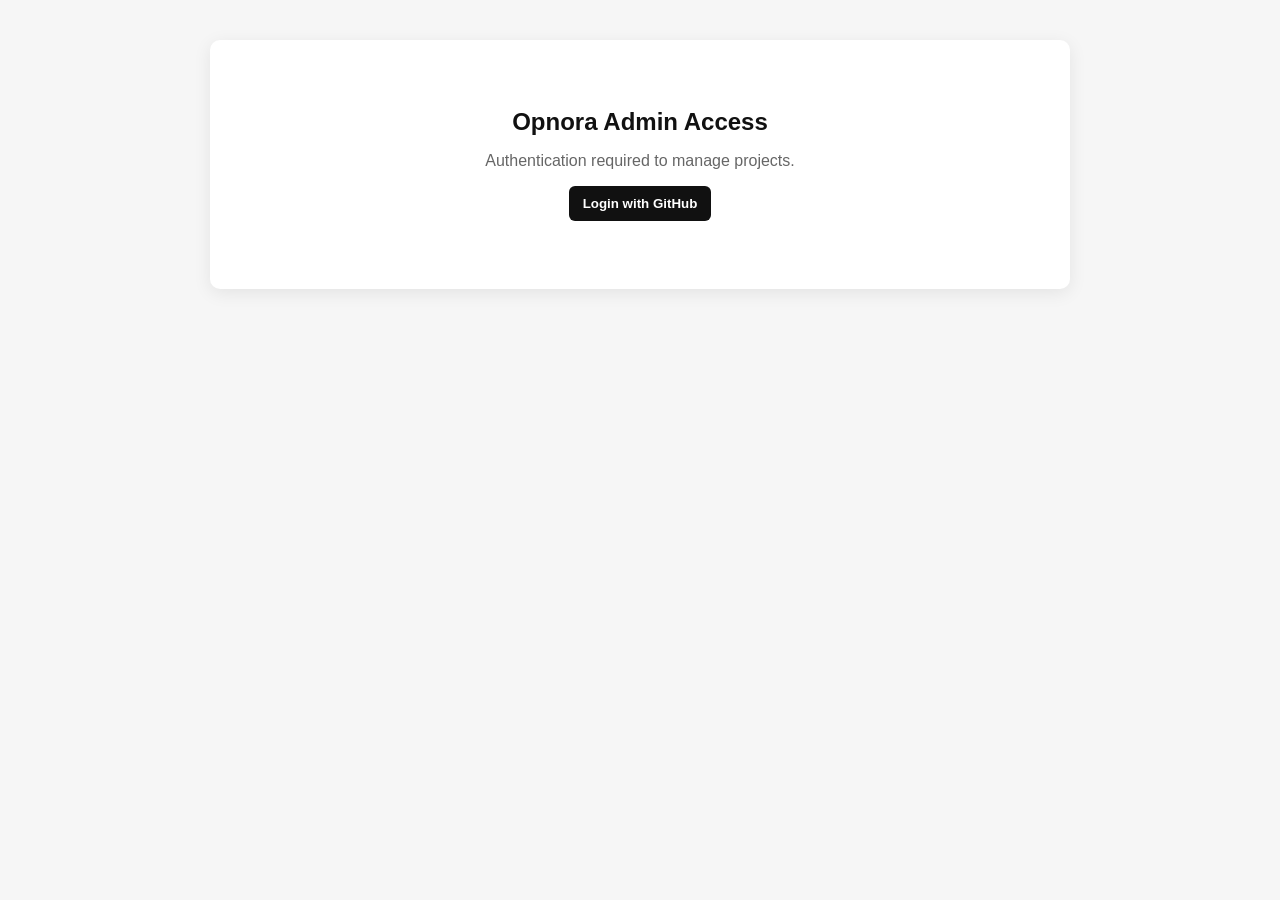
==== admin/index.html @ 0315275f "Update index.html" ====
<!DOCTYPE html>
<html lang="en">
<head>
  <meta charset="UTF-8" />
  <meta name="viewport" content="width=device-width, initial-scale=1.0" />
  <title>Opnora Admin Panel</title>
  <style>
    :root {
      --primary: #111;
      --bg: #f6f6f6;
      --card: #ffffff;
      --border: #dddddd;
      --muted: #666666;
      --danger: #dc3545;
      --secondary: #555555;
    }

    * { box-sizing: border-box; }

    body {
      margin: 0;
      font-family: -apple-system, BlinkMacSystemFont, "Segoe UI", Roboto, Helvetica, Arial, sans-serif;
      background: var(--bg);
      color: #111;
    }

    .container {
      max-width: 860px;
      margin: 40px auto;
      padding: 20px;
      background: var(--card);
      border-radius: 10px;
      box-shadow: 0 4px 18px rgba(0, 0, 0, 0.08);
    }

    h1 {
      margin: 0 0 16px;
      font-size: 24px;
    }

    p {
      color: var(--muted);
    }

    .header-row {
      display: flex;
      justify-content: space-between;
      align-items: center;
      gap: 12px;
      flex-wrap: wrap;
      margin-bottom: 20px;
    }

    .actions {
      display: flex;
      gap: 10px;
      flex-wrap: wrap;
    }

    .btn {
      border: none;
      border-radius: 6px;
      padding: 10px 14px;
      cursor: pointer;
      font-weight: 600;
      background: var(--primary);
      color: #fff;
    }

    .btn:hover {
      opacity: 0.92;
    }

    .btn:disabled {
      opacity: 0.7;
      cursor: not-allowed;
    }

    .btn-danger {
      background: var(--danger);
    }

    .btn-secondary {
      background: var(--secondary);
    }

    .card {
      border: 1px solid var(--border);
      border-radius: 8px;
      padding: 15px;
      display: flex;
      gap: 16px;
      align-items: center;
      margin-bottom: 14px;
      background: #fff;
    }

    .card img {
      width: 110px;
      height: 110px;
      object-fit: cover;
      border-radius: 6px;
      border: 1px solid var(--border);
      background: #fafafa;
    }

    .card-body {
      flex: 1;
      min-width: 0;
    }

    .card-body h3 {
      margin: 0 0 6px;
      font-size: 18px;
    }

    .card-body p {
      margin: 0 0 10px;
      font-size: 14px;
      line-height: 1.5;
    }

    .card-body a {
      font-size: 13px;
      color: #0b57d0;
      word-break: break-all;
    }

    .card-actions {
      display: flex;
      flex-direction: column;
      gap: 8px;
    }

    .center-box {
      text-align: center;
      padding: 48px 0;
    }

    .status {
      margin: 16px 0;
      color: var(--muted);
      font-size: 14px;
    }

    .empty {
      border: 1px dashed var(--border);
      border-radius: 8px;
      padding: 24px;
      text-align: center;
      color: var(--muted);
    }

    .modal {
      display: none;
      position: fixed;
      inset: 0;
      background: rgba(0,0,0,0.45);
      justify-content: center;
      align-items: center;
      padding: 16px;
    }

    .modal-content {
      width: 100%;
      max-width: 460px;
      background: #fff;
      border-radius: 10px;
      padding: 20px;
      box-shadow: 0 10px 30px rgba(0,0,0,0.16);
      max-height: 90vh;
      overflow: auto;
    }

    .modal-content h2 {
      margin-top: 0;
      margin-bottom: 16px;
      font-size: 20px;
    }

    .form-group {
      margin-bottom: 14px;
    }

    .form-group label {
      display: block;
      margin-bottom: 6px;
      font-size: 14px;
      font-weight: 600;
    }

    .form-group input,
    .form-group textarea {
      width: 100%;
      padding: 10px 12px;
      border: 1px solid var(--border);
      border-radius: 6px;
      font: inherit;
    }

    .form-group small {
      display: block;
      margin-top: 6px;
      color: var(--muted);
    }

    .modal-footer {
      display: flex;
      justify-content: flex-end;
      gap: 10px;
      margin-top: 18px;
    }

    @media (max-width: 700px) {
      .card {
        flex-direction: column;
        align-items: stretch;
      }

      .card img {
        width: 100%;
        height: 190px;
      }

      .card-actions {
        flex-direction: row;
      }
    }
  </style>
</head>
<body>
  <div class="container">
    <div id="loading-state" class="center-box">Checking authorization...</div>

    <div id="login-view" class="center-box" style="display:none;">
      <h1>Opnora Admin Access</h1>
      <p>Authentication required to manage projects.</p>
      <button class="btn" onclick="login()">Login with GitHub</button>
    </div>

    <div id="dashboard-view" style="display:none;">
      <div class="header-row">
        <div>
          <h1>Manage Projects</h1>
          <p style="margin:0;">Secure admin panel connected to GitHub.</p>
        </div>
        <div class="actions">
          <button class="btn" onclick="openModal()">+ Add Project</button>
          <button class="btn btn-secondary" onclick="logout()">Logout</button>
        </div>
      </div>

      <div id="loading" class="status" style="display:none;">Processing... Please wait.</div>
      <div id="projects-list"></div>
    </div>
  </div>

  <div class="modal" id="project-modal">
    <div class="modal-content">
      <h2 id="modal-title">Add Project</h2>
      <input type="hidden" id="edit-index" value="-1" />
      <input type="hidden" id="existing-image" value="" />

      <div class="form-group">
        <label for="p-title">Title</label>
        <input type="text" id="p-title" required />
      </div>

      <div class="form-group">
        <label for="p-desc">Description</label>
        <textarea id="p-desc" rows="3" required></textarea>
      </div>

      <div class="form-group">
        <label for="p-link">Link (URL)</label>
        <input type="url" id="p-link" required />
      </div>

      <div class="form-group">
        <label for="p-button">Button Text</label>
        <input type="text" id="p-button" value="Visit Website" required />
      </div>

      <div class="form-group">
        <label for="p-image">Image Upload</label>
        <input type="file" id="p-image" accept="image/jpeg,image/png,image/webp,image/gif" />
        <small>Max 5MB. Leave empty to keep existing image when editing.</small>
      </div>

      <div class="modal-footer">
        <button class="btn btn-secondary" type="button" onclick="closeModal()">Cancel</button>
        <button class="btn" id="save-btn" type="button" onclick="saveProject()">Save Project</button>
      </div>
    </div>
  </div>

  <script>
    const WORKER_URL = "https://opnora-admin-api.manishhaatwa.workers.dev";
    let projects = [];

    function getToken() {
      const hashParams = new URLSearchParams(window.location.hash.slice(1));
      const tokenFromHash = hashParams.get("token");

      if (tokenFromHash) {
        sessionStorage.setItem("opnora_token", tokenFromHash);
        history.replaceState(null, "", window.location.pathname);
        return tokenFromHash;
      }

      return sessionStorage.getItem("opnora_token");
    }

    function clearToken() {
      sessionStorage.removeItem("opnora_token");
    }

    function showLoginView() {
      document.getElementById("loading-state").style.display = "none";
      document.getElementById("dashboard-view").style.display = "none";
      document.getElementById("login-view").style.display = "block";
    }

    function showDashboardView() {
      document.getElementById("loading-state").style.display = "none";
      document.getElementById("login-view").style.display = "none";
      document.getElementById("dashboard-view").style.display = "block";
    }

    function showLoading(show) {
      document.getElementById("loading").style.display = show ? "block" : "none";
      const list = document.getElementById("projects-list");
      list.style.opacity = show ? "0.55" : "1";
      list.style.pointerEvents = show ? "none" : "auto";
    }

    async function secureFetch(endpoint, options = {}) {
      const token = getToken();
      const headers = { ...(options.headers || {}) };

      if (!(options.body instanceof FormData)) {
        headers["Content-Type"] = "application/json";
      }

      if (token) {
        headers["Authorization"] = `Bearer ${token}`;
      }

      const response = await fetch(`${WORKER_URL}${endpoint}`, {
        ...options,
        headers
      });

      if (response.status === 401 || response.status === 403) {
        clearToken();
        showLoginView();
        throw new Error("Unauthorized");
      }

      return response;
    }

    async function checkAuth() {
      try {
        const token = getToken();
        if (!token) {
          showLoginView();
          return;
        }

        const res = await secureFetch("/api/check-auth");
        if (!res.ok) throw new Error("Auth check failed");

        showDashboardView();
        await loadProjects();
      } catch {
        showLoginView();
      }
    }

    function login() {
      window.location.href = `${WORKER_URL}/auth/login`;
    }

    function logout() {
      clearToken();
      window.location.reload();
    }

    async function loadProjects() {
      showLoading(true);
      try {
        const res = await secureFetch("/api/projects");
        if (!res.ok) throw new Error("Failed to load projects");
        projects = await res.json();
        renderProjects();
      } catch (err) {
        if (err.message !== "Unauthorized") {
          alert("Failed to load projects.");
        }
      } finally {
        showLoading(false);
      }
    }

    function renderProjects() {
      const list = document.getElementById("projects-list");

      if (!Array.isArray(projects) || projects.length === 0) {
        list.innerHTML = `<div class="empty">No projects found. Add your first project.</div>`;
        return;
      }

      list.innerHTML = projects.map((p, index) => `
        <div class="card">
          <img
            src="../${p.image || ''}"
            alt="${escapeHtml(p.title || 'Project image')}"
            onerror="this.src='https://via.placeholder.com/300x190?text=No+Image'"
          />
          <div class="card-body">
            <h3>${escapeHtml(p.title || "")}</h3>
            <p>${escapeHtml(p.description || "")}</p>
            <a href="${escapeAttribute(p.link || "#")}" target="_blank" rel="noopener noreferrer">${escapeHtml(p.link || "")}</a>
          </div>
          <div class="card-actions">
            <button class="btn" type="button" onclick="openModal(${index})">Edit</button>
            <button class="btn btn-danger" type="button" onclick="deleteProject(${index})">Delete</button>
          </div>
        </div>
      `).join("");
    }

    function openModal(index = -1) {
      document.getElementById("edit-index").value = index;
      document.getElementById("modal-title").innerText = index === -1 ? "Add Project" : "Edit Project";

      if (index > -1) {
        const p = projects[index];
        document.getElementById("p-title").value = p.title || "";
        document.getElementById("p-desc").value = p.description || "";
        document.getElementById("p-link").value = p.link || "";
        document.getElementById("p-button").value = p.button || "Visit Website";
        document.getElementById("existing-image").value = p.image || "";
      } else {
        document.getElementById("p-title").value = "";
        document.getElementById("p-desc").value = "";
        document.getElementById("p-link").value = "";
        document.getElementById("p-button").value = "Visit Website";
        document.getElementById("existing-image").value = "";
      }

      document.getElementById("p-image").value = "";
      document.getElementById("project-modal").style.display = "flex";
    }

    function closeModal() {
      document.getElementById("project-modal").style.display = "none";
    }

    async function saveProject() {
      const btn = document.getElementById("save-btn");
      btn.disabled = true;
      btn.innerText = "Saving...";

      try {
        const index = parseInt(document.getElementById("edit-index").value, 10);
        const title = document.getElementById("p-title").value.trim();
        const description = document.getElementById("p-desc").value.trim();
        const link = document.getElementById("p-link").value.trim();
        const button = document.getElementById("p-button").value.trim();
        const imageFile = document.getElementById("p-image").files[0];
        let finalImagePath = document.getElementById("existing-image").value.trim();

        if (!title || !description || !link || !button) {
          alert("Please fill all required fields.");
          return;
        }

        if (imageFile) {
          if (imageFile.size > 5 * 1024 * 1024) {
            alert("Image size must be less than 5MB.");
            return;
          }

          finalImagePath = await uploadImage(imageFile);
          if (!finalImagePath) {
            return;
          }
        }

        const projectData = {
          title,
          description,
          image: finalImagePath,
          link,
          button
        };

        if (index > -1) {
          projects[index] = projectData;
        } else {
          projects.push(projectData);
        }

        await syncToGitHub();
        closeModal();
      } catch (err) {
        if (err.message !== "Unauthorized") {
          alert("Failed to save project.");
        }
      } finally {
        btn.disabled = false;
        btn.innerText = "Save Project";
      }
    }

    async function deleteProject(index) {
      if (!confirm("Are you sure you want to delete this project?")) return;

      try {
        projects.splice(index, 1);
        await syncToGitHub();
      } catch (err) {
        if (err.message !== "Unauthorized") {
          alert("Failed to delete project.");
        }
      }
    }

    async function uploadImage(file) {
      return new Promise((resolve) => {
        const reader = new FileReader();

        reader.onload = async (e) => {
          const base64String = e.target.result.split(",")[1];
          const safeFilename = `${Date.now()}_${file.name.replace(/[^a-zA-Z0-9._-]/g, "")}`;

          try {
            const res = await secureFetch("/api/upload", {
              method: "POST",
              body: JSON.stringify({
                filename: safeFilename,
                base64content: base64String
              })
            });

            const data = await res.json();

            if (data.success) {
              resolve(data.path);
            } else {
              alert("Image upload failed: " + (data.error || "Unknown error"));
              resolve(null);
            }
          } catch {
            alert("Image upload failed.");
            resolve(null);
          }
        };

        reader.onerror = () => {
          alert("Could not read the image file.");
          resolve(null);
        };

        reader.readAsDataURL(file);
      });
    }

    async function syncToGitHub() {
      showLoading(true);

      try {
        const res = await secureFetch("/api/projects", {
          method: "POST",
          body: JSON.stringify(projects)
        });

        const data = await res.json();

        if (!res.ok || !data.success) {
          throw new Error(data.error || "Failed to sync projects");
        }

        renderProjects();
      } finally {
        showLoading(false);
      }
    }

    function escapeHtml(value) {
      return String(value)
        .replaceAll("&", "&amp;")
        .replaceAll("<", "&lt;")
        .replaceAll(">", "&gt;")
        .replaceAll('"', "&quot;")
        .replaceAll("'", "&#39;");
    }

    function escapeAttribute(value) {
      return String(value).replaceAll('"', "&quot;");
    }

    document.getElementById("project-modal").addEventListener("click", (e) => {
      if (e.target.id === "project-modal") {
        closeModal();
      }
    });

    window.addEventListener("load", checkAuth);
  </script>
</body>
</html>
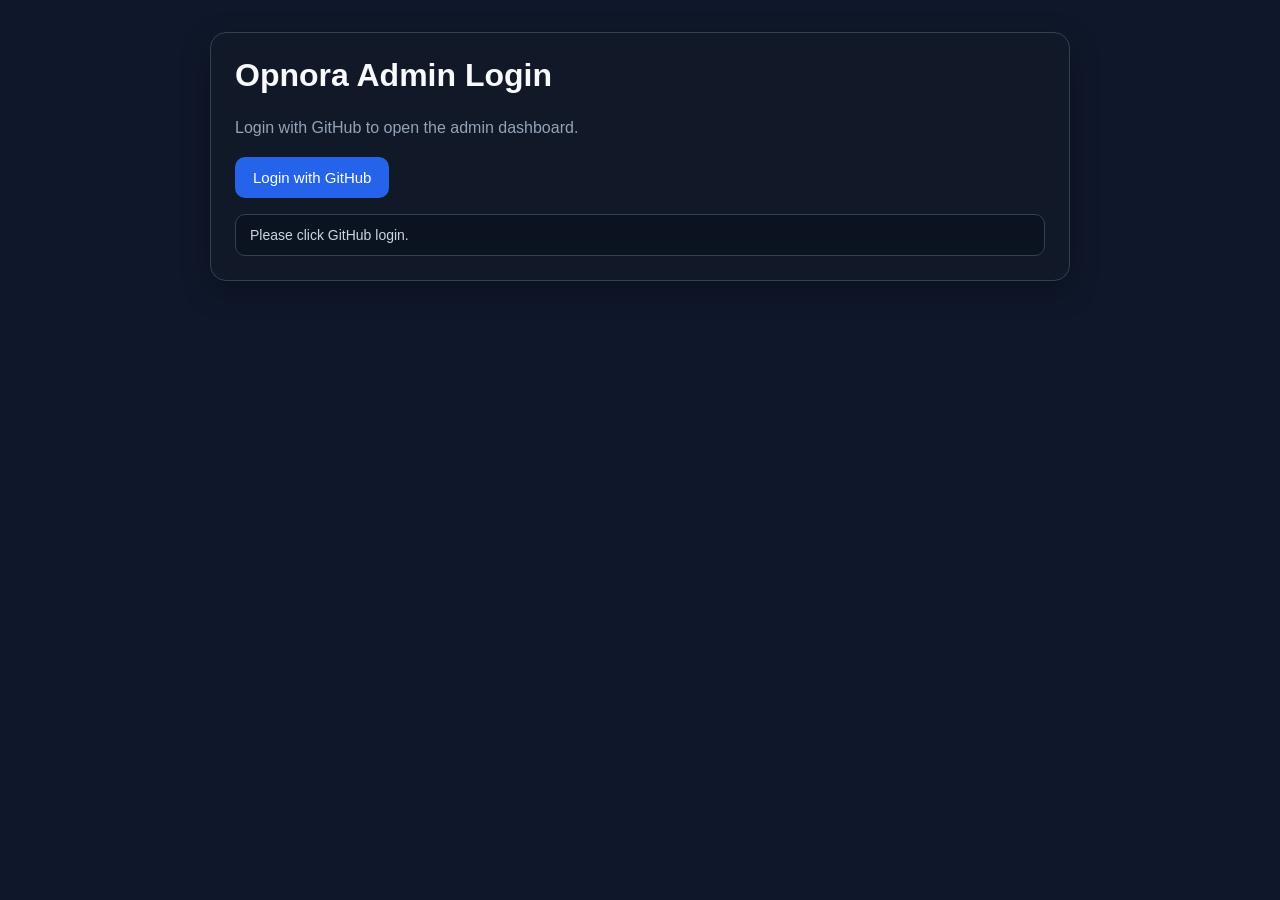
==== commit 71219cce: "Revamp admin panel HTML and styles Updated the Opnora Admin Panel's HTML structure and styles for im" ====
--- a/admin/index.html
+++ b/admin/index.html
@@ -3,612 +3,334 @@
 <head>
   <meta charset="UTF-8" />
   <meta name="viewport" content="width=device-width, initial-scale=1.0" />
-  <title>Opnora Admin Panel</title>
+  <title>Opnora Admin</title>
   <style>
-    :root {
-      --primary: #111;
-      --bg: #f6f6f6;
-      --card: #ffffff;
-      --border: #dddddd;
-      --muted: #666666;
-      --danger: #dc3545;
-      --secondary: #555555;
-    }
-
-    * { box-sizing: border-box; }
+    * {
+      box-sizing: border-box;
+    }
 
     body {
       margin: 0;
-      font-family: -apple-system, BlinkMacSystemFont, "Segoe UI", Roboto, Helvetica, Arial, sans-serif;
-      background: var(--bg);
-      color: #111;
+      font-family: Arial, sans-serif;
+      background: #0f172a;
+      color: #e2e8f0;
+      min-height: 100vh;
     }
 
     .container {
-      max-width: 860px;
-      margin: 40px auto;
-      padding: 20px;
-      background: var(--card);
+      max-width: 900px;
+      margin: 0 auto;
+      padding: 32px 20px;
+    }
+
+    .card {
+      background: #111827;
+      border: 1px solid #334155;
+      border-radius: 16px;
+      padding: 24px;
+      box-shadow: 0 10px 30px rgba(0, 0, 0, 0.25);
+    }
+
+    .hidden {
+      display: none;
+    }
+
+    h1, h2, h3 {
+      margin-top: 0;
+      color: #f8fafc;
+    }
+
+    p {
+      color: #94a3b8;
+      line-height: 1.6;
+    }
+
+    .btn {
+      display: inline-block;
+      padding: 12px 18px;
       border-radius: 10px;
-      box-shadow: 0 4px 18px rgba(0, 0, 0, 0.08);
-    }
-
-    h1 {
-      margin: 0 0 16px;
-      font-size: 24px;
-    }
-
-    p {
-      color: var(--muted);
-    }
-
-    .header-row {
+      border: none;
+      font-size: 15px;
+      cursor: pointer;
+      transition: 0.2s ease;
+    }
+
+    .btn-primary {
+      background: #2563eb;
+      color: white;
+    }
+
+    .btn-primary:hover {
+      background: #1d4ed8;
+    }
+
+    .btn-secondary {
+      background: transparent;
+      border: 1px solid #475569;
+      color: #e2e8f0;
+    }
+
+    .status {
+      margin-top: 16px;
+      padding: 12px 14px;
+      border-radius: 10px;
+      font-size: 14px;
+      border: 1px solid #334155;
+      background: #0b1220;
+      color: #cbd5e1;
+      word-break: break-word;
+    }
+
+    .status.success {
+      border-color: #14532d;
+      background: #052e16;
+      color: #bbf7d0;
+    }
+
+    .status.error {
+      border-color: #7f1d1d;
+      background: #450a0a;
+      color: #fecaca;
+    }
+
+    .topbar {
       display: flex;
       justify-content: space-between;
       align-items: center;
       gap: 12px;
+      margin-bottom: 24px;
       flex-wrap: wrap;
-      margin-bottom: 20px;
-    }
-
-    .actions {
-      display: flex;
-      gap: 10px;
-      flex-wrap: wrap;
-    }
-
-    .btn {
-      border: none;
+    }
+
+    .badge {
+      display: inline-block;
+      padding: 8px 12px;
+      border-radius: 999px;
+      border: 1px solid #334155;
+      color: #cbd5e1;
+      font-size: 14px;
+      background: #0b1220;
+    }
+
+    .grid {
+      display: grid;
+      grid-template-columns: repeat(auto-fit, minmax(220px, 1fr));
+      gap: 16px;
+      margin-top: 20px;
+    }
+
+    .box {
+      background: #0b1220;
+      border: 1px solid #334155;
+      border-radius: 14px;
+      padding: 16px;
+    }
+
+    .label {
+      font-size: 13px;
+      color: #94a3b8;
+      margin-bottom: 8px;
+    }
+
+    .value {
+      font-size: 18px;
+      font-weight: bold;
+      color: #f8fafc;
+      word-break: break-word;
+    }
+
+    .small {
+      font-size: 13px;
+      color: #94a3b8;
+      margin-top: 8px;
+    }
+
+    code {
+      background: #1e293b;
+      padding: 2px 6px;
       border-radius: 6px;
-      padding: 10px 14px;
-      cursor: pointer;
-      font-weight: 600;
-      background: var(--primary);
-      color: #fff;
-    }
-
-    .btn:hover {
-      opacity: 0.92;
-    }
-
-    .btn:disabled {
-      opacity: 0.7;
-      cursor: not-allowed;
-    }
-
-    .btn-danger {
-      background: var(--danger);
-    }
-
-    .btn-secondary {
-      background: var(--secondary);
-    }
-
-    .card {
-      border: 1px solid var(--border);
-      border-radius: 8px;
-      padding: 15px;
-      display: flex;
-      gap: 16px;
-      align-items: center;
-      margin-bottom: 14px;
-      background: #fff;
-    }
-
-    .card img {
-      width: 110px;
-      height: 110px;
-      object-fit: cover;
-      border-radius: 6px;
-      border: 1px solid var(--border);
-      background: #fafafa;
-    }
-
-    .card-body {
-      flex: 1;
-      min-width: 0;
-    }
-
-    .card-body h3 {
-      margin: 0 0 6px;
-      font-size: 18px;
-    }
-
-    .card-body p {
-      margin: 0 0 10px;
-      font-size: 14px;
-      line-height: 1.5;
-    }
-
-    .card-body a {
-      font-size: 13px;
-      color: #0b57d0;
-      word-break: break-all;
-    }
-
-    .card-actions {
-      display: flex;
-      flex-direction: column;
-      gap: 8px;
-    }
-
-    .center-box {
-      text-align: center;
-      padding: 48px 0;
-    }
-
-    .status {
-      margin: 16px 0;
-      color: var(--muted);
-      font-size: 14px;
-    }
-
-    .empty {
-      border: 1px dashed var(--border);
-      border-radius: 8px;
-      padding: 24px;
-      text-align: center;
-      color: var(--muted);
-    }
-
-    .modal {
-      display: none;
-      position: fixed;
-      inset: 0;
-      background: rgba(0,0,0,0.45);
-      justify-content: center;
-      align-items: center;
-      padding: 16px;
-    }
-
-    .modal-content {
-      width: 100%;
-      max-width: 460px;
-      background: #fff;
-      border-radius: 10px;
-      padding: 20px;
-      box-shadow: 0 10px 30px rgba(0,0,0,0.16);
-      max-height: 90vh;
-      overflow: auto;
-    }
-
-    .modal-content h2 {
-      margin-top: 0;
-      margin-bottom: 16px;
-      font-size: 20px;
-    }
-
-    .form-group {
-      margin-bottom: 14px;
-    }
-
-    .form-group label {
-      display: block;
-      margin-bottom: 6px;
-      font-size: 14px;
-      font-weight: 600;
-    }
-
-    .form-group input,
-    .form-group textarea {
-      width: 100%;
-      padding: 10px 12px;
-      border: 1px solid var(--border);
-      border-radius: 6px;
-      font: inherit;
-    }
-
-    .form-group small {
-      display: block;
-      margin-top: 6px;
-      color: var(--muted);
-    }
-
-    .modal-footer {
-      display: flex;
-      justify-content: flex-end;
-      gap: 10px;
-      margin-top: 18px;
-    }
-
-    @media (max-width: 700px) {
-      .card {
-        flex-direction: column;
-        align-items: stretch;
-      }
-
-      .card img {
-        width: 100%;
-        height: 190px;
-      }
-
-      .card-actions {
-        flex-direction: row;
-      }
+      color: #e2e8f0;
     }
   </style>
 </head>
 <body>
   <div class="container">
-    <div id="loading-state" class="center-box">Checking authorization...</div>
-
-    <div id="login-view" class="center-box" style="display:none;">
-      <h1>Opnora Admin Access</h1>
-      <p>Authentication required to manage projects.</p>
-      <button class="btn" onclick="login()">Login with GitHub</button>
+    <div id="loginPage" class="card">
+      <h1>Opnora Admin Login</h1>
+      <p>Login with GitHub to open the admin dashboard.</p>
+      <button id="loginBtn" class="btn btn-primary">Login with GitHub</button>
+      <div id="loginStatus" class="status">Waiting for login.</div>
     </div>
 
-    <div id="dashboard-view" style="display:none;">
-      <div class="header-row">
+    <div id="dashboardPage" class="card hidden">
+      <div class="topbar">
         <div>
-          <h1>Manage Projects</h1>
-          <p style="margin:0;">Secure admin panel connected to GitHub.</p>
+          <h2 style="margin-bottom: 8px;">Admin Dashboard</h2>
+          <span id="userBadge" class="badge">User not loaded</span>
         </div>
-        <div class="actions">
-          <button class="btn" onclick="openModal()">+ Add Project</button>
-          <button class="btn btn-secondary" onclick="logout()">Logout</button>
+        <button id="logoutBtn" class="btn btn-secondary">Logout</button>
+      </div>
+
+      <p>Login successful. Token is kept only in memory for this tab, so refresh ya tab close karne par dobara login karna padega.</p>
+
+      <div class="grid">
+        <div class="box">
+          <div class="label">Authentication</div>
+          <div id="authState" class="value">Checking...</div>
+        </div>
+
+        <div class="box">
+          <div class="label">Storage mode</div>
+          <div class="value">Memory only</div>
+          <div class="small">No localStorage, no sessionStorage.</div>
+        </div>
+
+        <div class="box">
+          <div class="label">API</div>
+          <div class="value">workers.dev</div>
+          <div class="small">Bearer token based auth.</div>
         </div>
       </div>
 
-      <div id="loading" class="status" style="display:none;">Processing... Please wait.</div>
-      <div id="projects-list"></div>
+      <div id="dashboardStatus" class="status success">Authenticated.</div>
     </div>
   </div>
 
-  <div class="modal" id="project-modal">
-    <div class="modal-content">
-      <h2 id="modal-title">Add Project</h2>
-      <input type="hidden" id="edit-index" value="-1" />
-      <input type="hidden" id="existing-image" value="" />
-
-      <div class="form-group">
-        <label for="p-title">Title</label>
-        <input type="text" id="p-title" required />
-      </div>
-
-      <div class="form-group">
-        <label for="p-desc">Description</label>
-        <textarea id="p-desc" rows="3" required></textarea>
-      </div>
-
-      <div class="form-group">
-        <label for="p-link">Link (URL)</label>
-        <input type="url" id="p-link" required />
-      </div>
-
-      <div class="form-group">
-        <label for="p-button">Button Text</label>
-        <input type="text" id="p-button" value="Visit Website" required />
-      </div>
-
-      <div class="form-group">
-        <label for="p-image">Image Upload</label>
-        <input type="file" id="p-image" accept="image/jpeg,image/png,image/webp,image/gif" />
-        <small>Max 5MB. Leave empty to keep existing image when editing.</small>
-      </div>
-
-      <div class="modal-footer">
-        <button class="btn btn-secondary" type="button" onclick="closeModal()">Cancel</button>
-        <button class="btn" id="save-btn" type="button" onclick="saveProject()">Save Project</button>
-      </div>
-    </div>
-  </div>
-
   <script>
-    const WORKER_URL = "https://opnora-admin-api.manishhaatwa.workers.dev";
-    let projects = [];
-
-    function getToken() {
-      const hashParams = new URLSearchParams(window.location.hash.slice(1));
-      const tokenFromHash = hashParams.get("token");
-
-      if (tokenFromHash) {
-        sessionStorage.setItem("opnora_token", tokenFromHash);
-        history.replaceState(null, "", window.location.pathname);
-        return tokenFromHash;
-      }
-
-      return sessionStorage.getItem("opnora_token");
-    }
-
-    function clearToken() {
-      sessionStorage.removeItem("opnora_token");
-    }
-
-    function showLoginView() {
-      document.getElementById("loading-state").style.display = "none";
-      document.getElementById("dashboard-view").style.display = "none";
-      document.getElementById("login-view").style.display = "block";
-    }
-
-    function showDashboardView() {
-      document.getElementById("loading-state").style.display = "none";
-      document.getElementById("login-view").style.display = "none";
-      document.getElementById("dashboard-view").style.display = "block";
-    }
-
-    function showLoading(show) {
-      document.getElementById("loading").style.display = show ? "block" : "none";
-      const list = document.getElementById("projects-list");
-      list.style.opacity = show ? "0.55" : "1";
-      list.style.pointerEvents = show ? "none" : "auto";
-    }
-
-    async function secureFetch(endpoint, options = {}) {
-      const token = getToken();
-      const headers = { ...(options.headers || {}) };
-
-      if (!(options.body instanceof FormData)) {
-        headers["Content-Type"] = "application/json";
-      }
+    const API_BASE = "https://opnora-admin-api.manishhaatwa.workers.dev";
+
+    let authToken = null;
+    let authUser = null;
+
+    const loginPage = document.getElementById("loginPage");
+    const dashboardPage = document.getElementById("dashboardPage");
+    const loginBtn = document.getElementById("loginBtn");
+    const logoutBtn = document.getElementById("logoutBtn");
+    const loginStatus = document.getElementById("loginStatus");
+    const dashboardStatus = document.getElementById("dashboardStatus");
+    const authState = document.getElementById("authState");
+    const userBadge = document.getElementById("userBadge");
+
+    function showLoginPage() {
+      loginPage.classList.remove("hidden");
+      dashboardPage.classList.add("hidden");
+      authState.textContent = "Logged out";
+    }
+
+    function showDashboardPage(user) {
+      loginPage.classList.add("hidden");
+      dashboardPage.classList.remove("hidden");
+      authState.textContent = "Authenticated";
+      userBadge.textContent = user.name
+        ? `${user.login} • ${user.name}`
+        : user.login;
+    }
+
+    function setLoginStatus(message, type = "") {
+      loginStatus.textContent = message;
+      loginStatus.className = "status" + (type ? " " + type : "");
+    }
+
+    function setDashboardStatus(message, type = "success") {
+      dashboardStatus.textContent = message;
+      dashboardStatus.className = "status" + (type ? " " + type : "");
+    }
+
+    function readTokenFromRedirect() {
+      const hash = window.location.hash.startsWith("#")
+        ? window.location.hash.slice(1)
+        : "";
+
+      const params = new URLSearchParams(hash);
+      const token = params.get("token");
+      const error = params.get("error");
 
       if (token) {
-        headers["Authorization"] = `Bearer ${token}`;
-      }
-
-      const response = await fetch(`${WORKER_URL}${endpoint}`, {
+        authToken = token;
+        history.replaceState(null, "", window.location.pathname + window.location.search);
+        return token;
+      }
+
+      if (error) {
+        history.replaceState(null, "", window.location.pathname + window.location.search);
+        setLoginStatus("OAuth failed: " + error, "error");
+      }
+
+      return null;
+    }
+
+    async function secureFetch(path, options = {}) {
+      if (!authToken) {
+        throw new Error("Missing token");
+      }
+
+      const headers = new Headers(options.headers || {});
+      headers.set("Authorization", "Bearer " + authToken);
+
+      return fetch(API_BASE + path, {
         ...options,
         headers
       });
-
-      if (response.status === 401 || response.status === 403) {
-        clearToken();
-        showLoginView();
-        throw new Error("Unauthorized");
-      }
-
-      return response;
     }
 
     async function checkAuth() {
+      const response = await secureFetch("/api/check-auth", {
+        method: "GET",
+        headers: {
+          "Content-Type": "application/json"
+        }
+      });
+
+      const data = await response.json();
+
+      if (!response.ok || !data.ok) {
+        throw new Error(data.error || "Authentication failed");
+      }
+
+      authUser = data.user;
+      return data.user;
+    }
+
+    async function handleLoginSuccess() {
       try {
-        const token = getToken();
-        if (!token) {
-          showLoginView();
-          return;
-        }
-
-        const res = await secureFetch("/api/check-auth");
-        if (!res.ok) throw new Error("Auth check failed");
-
-        showDashboardView();
-        await loadProjects();
-      } catch {
-        showLoginView();
-      }
-    }
-
-    function login() {
-      window.location.href = `${WORKER_URL}/auth/login`;
+        setLoginStatus("OAuth callback received. Verifying login...");
+        const user = await checkAuth();
+        showDashboardPage(user);
+        setDashboardStatus("Authenticated successfully. Dashboard opened automatically.", "success");
+      } catch (err) {
+        authToken = null;
+        authUser = null;
+        showLoginPage();
+        setLoginStatus(err.message || "Login failed", "error");
+      }
+    }
+
+    function startLogin() {
+      window.location.href = API_BASE + "/auth/login";
     }
 
     function logout() {
-      clearToken();
-      window.location.reload();
-    }
-
-    async function loadProjects() {
-      showLoading(true);
-      try {
-        const res = await secureFetch("/api/projects");
-        if (!res.ok) throw new Error("Failed to load projects");
-        projects = await res.json();
-        renderProjects();
-      } catch (err) {
-        if (err.message !== "Unauthorized") {
-          alert("Failed to load projects.");
-        }
-      } finally {
-        showLoading(false);
-      }
-    }
-
-    function renderProjects() {
-      const list = document.getElementById("projects-list");
-
-      if (!Array.isArray(projects) || projects.length === 0) {
-        list.innerHTML = `<div class="empty">No projects found. Add your first project.</div>`;
-        return;
-      }
-
-      list.innerHTML = projects.map((p, index) => `
-        <div class="card">
-          <img
-            src="../${p.image || ''}"
-            alt="${escapeHtml(p.title || 'Project image')}"
-            onerror="this.src='https://via.placeholder.com/300x190?text=No+Image'"
-          />
-          <div class="card-body">
-            <h3>${escapeHtml(p.title || "")}</h3>
-            <p>${escapeHtml(p.description || "")}</p>
-            <a href="${escapeAttribute(p.link || "#")}" target="_blank" rel="noopener noreferrer">${escapeHtml(p.link || "")}</a>
-          </div>
-          <div class="card-actions">
-            <button class="btn" type="button" onclick="openModal(${index})">Edit</button>
-            <button class="btn btn-danger" type="button" onclick="deleteProject(${index})">Delete</button>
-          </div>
-        </div>
-      `).join("");
-    }
-
-    function openModal(index = -1) {
-      document.getElementById("edit-index").value = index;
-      document.getElementById("modal-title").innerText = index === -1 ? "Add Project" : "Edit Project";
-
-      if (index > -1) {
-        const p = projects[index];
-        document.getElementById("p-title").value = p.title || "";
-        document.getElementById("p-desc").value = p.description || "";
-        document.getElementById("p-link").value = p.link || "";
-        document.getElementById("p-button").value = p.button || "Visit Website";
-        document.getElementById("existing-image").value = p.image || "";
+      authToken = null;
+      authUser = null;
+      showLoginPage();
+      setLoginStatus("Logged out. Token cleared from memory.", "success");
+    }
+
+    loginBtn.addEventListener("click", startLogin);
+    logoutBtn.addEventListener("click", logout);
+
+    async function init() {
+      showLoginPage();
+      const token = readTokenFromRedirect();
+
+      if (token) {
+        await handleLoginSuccess();
       } else {
-        document.getElementById("p-title").value = "";
-        document.getElementById("p-desc").value = "";
-        document.getElementById("p-link").value = "";
-        document.getElementById("p-button").value = "Visit Website";
-        document.getElementById("existing-image").value = "";
-      }
-
-      document.getElementById("p-image").value = "";
-      document.getElementById("project-modal").style.display = "flex";
-    }
-
-    function closeModal() {
-      document.getElementById("project-modal").style.display = "none";
-    }
-
-    async function saveProject() {
-      const btn = document.getElementById("save-btn");
-      btn.disabled = true;
-      btn.innerText = "Saving...";
-
-      try {
-        const index = parseInt(document.getElementById("edit-index").value, 10);
-        const title = document.getElementById("p-title").value.trim();
-        const description = document.getElementById("p-desc").value.trim();
-        const link = document.getElementById("p-link").value.trim();
-        const button = document.getElementById("p-button").value.trim();
-        const imageFile = document.getElementById("p-image").files[0];
-        let finalImagePath = document.getElementById("existing-image").value.trim();
-
-        if (!title || !description || !link || !button) {
-          alert("Please fill all required fields.");
-          return;
-        }
-
-        if (imageFile) {
-          if (imageFile.size > 5 * 1024 * 1024) {
-            alert("Image size must be less than 5MB.");
-            return;
-          }
-
-          finalImagePath = await uploadImage(imageFile);
-          if (!finalImagePath) {
-            return;
-          }
-        }
-
-        const projectData = {
-          title,
-          description,
-          image: finalImagePath,
-          link,
-          button
-        };
-
-        if (index > -1) {
-          projects[index] = projectData;
-        } else {
-          projects.push(projectData);
-        }
-
-        await syncToGitHub();
-        closeModal();
-      } catch (err) {
-        if (err.message !== "Unauthorized") {
-          alert("Failed to save project.");
-        }
-      } finally {
-        btn.disabled = false;
-        btn.innerText = "Save Project";
-      }
-    }
-
-    async function deleteProject(index) {
-      if (!confirm("Are you sure you want to delete this project?")) return;
-
-      try {
-        projects.splice(index, 1);
-        await syncToGitHub();
-      } catch (err) {
-        if (err.message !== "Unauthorized") {
-          alert("Failed to delete project.");
-        }
-      }
-    }
-
-    async function uploadImage(file) {
-      return new Promise((resolve) => {
-        const reader = new FileReader();
-
-        reader.onload = async (e) => {
-          const base64String = e.target.result.split(",")[1];
-          const safeFilename = `${Date.now()}_${file.name.replace(/[^a-zA-Z0-9._-]/g, "")}`;
-
-          try {
-            const res = await secureFetch("/api/upload", {
-              method: "POST",
-              body: JSON.stringify({
-                filename: safeFilename,
-                base64content: base64String
-              })
-            });
-
-            const data = await res.json();
-
-            if (data.success) {
-              resolve(data.path);
-            } else {
-              alert("Image upload failed: " + (data.error || "Unknown error"));
-              resolve(null);
-            }
-          } catch {
-            alert("Image upload failed.");
-            resolve(null);
-          }
-        };
-
-        reader.onerror = () => {
-          alert("Could not read the image file.");
-          resolve(null);
-        };
-
-        reader.readAsDataURL(file);
-      });
-    }
-
-    async function syncToGitHub() {
-      showLoading(true);
-
-      try {
-        const res = await secureFetch("/api/projects", {
-          method: "POST",
-          body: JSON.stringify(projects)
-        });
-
-        const data = await res.json();
-
-        if (!res.ok || !data.success) {
-          throw new Error(data.error || "Failed to sync projects");
-        }
-
-        renderProjects();
-      } finally {
-        showLoading(false);
-      }
-    }
-
-    function escapeHtml(value) {
-      return String(value)
-        .replaceAll("&", "&amp;")
-        .replaceAll("<", "&lt;")
-        .replaceAll(">", "&gt;")
-        .replaceAll('"', "&quot;")
-        .replaceAll("'", "&#39;");
-    }
-
-    function escapeAttribute(value) {
-      return String(value).replaceAll('"', "&quot;");
-    }
-
-    document.getElementById("project-modal").addEventListener("click", (e) => {
-      if (e.target.id === "project-modal") {
-        closeModal();
-      }
-    });
-
-    window.addEventListener("load", checkAuth);
+        setLoginStatus("Please click GitHub login.");
+      }
+    }
+
+    init();
   </script>
 </body>
 </html>
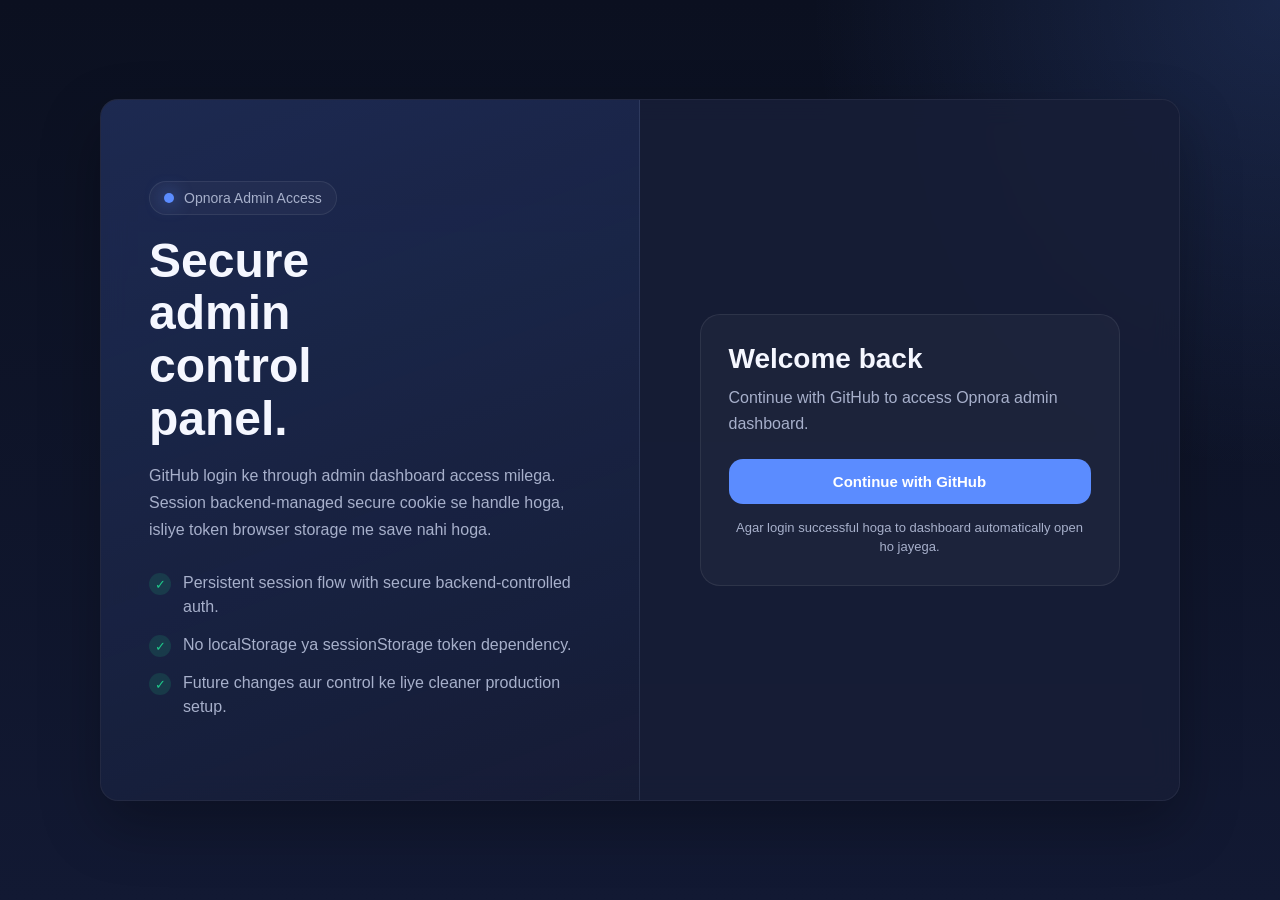
==== commit a87d0ccd: "Redesign admin UI and enhance authentication flow Updated the admin login and dashboard UI with a ne" ====
--- a/admin/index.html
+++ b/admin/index.html
@@ -5,332 +5,485 @@
   <meta name="viewport" content="width=device-width, initial-scale=1.0" />
   <title>Opnora Admin</title>
   <style>
+    :root {
+      --bg: #0b1020;
+      --bg-2: #121933;
+      --card: rgba(18, 25, 51, 0.88);
+      --border: rgba(255, 255, 255, 0.08);
+      --text: #f5f7ff;
+      --muted: #a7b0cb;
+      --primary: #5b8cff;
+      --primary-hover: #4a7cf4;
+      --danger: #ff6b7d;
+      --success: #1fc98a;
+      --shadow: 0 24px 60px rgba(0, 0, 0, 0.28);
+      --radius: 18px;
+    }
+
     * {
       box-sizing: border-box;
     }
 
+    html, body {
+      margin: 0;
+      padding: 0;
+      min-height: 100%;
+      font-family: Arial, sans-serif;
+      background:
+        radial-gradient(circle at top right, rgba(91, 140, 255, 0.18), transparent 30%),
+        linear-gradient(180deg, var(--bg) 0%, var(--bg-2) 100%);
+      color: var(--text);
+    }
+
     body {
+      min-height: 100vh;
+    }
+
+    .page {
+      width: 100%;
+      min-height: 100vh;
+      padding: 24px;
+      display: flex;
+      align-items: center;
+      justify-content: center;
+    }
+
+    .panel {
+      width: 100%;
+      max-width: 1080px;
+      background: var(--card);
+      border: 1px solid var(--border);
+      border-radius: var(--radius);
+      box-shadow: var(--shadow);
+      backdrop-filter: blur(14px);
+      overflow: hidden;
+    }
+
+    #loginSection {
+      display: flex;
+      min-height: 700px;
+    }
+
+    .login-left,
+    .login-right {
+      width: 50%;
+      padding: 48px;
+    }
+
+    .login-left {
+      display: flex;
+      flex-direction: column;
+      justify-content: center;
+      border-right: 1px solid var(--border);
+      background:
+        linear-gradient(160deg, rgba(91, 140, 255, 0.16), rgba(255,255,255,0.02)),
+        transparent;
+    }
+
+    .brand-badge {
+      display: inline-flex;
+      align-items: center;
+      gap: 10px;
+      width: fit-content;
+      padding: 8px 14px;
+      border: 1px solid var(--border);
+      border-radius: 999px;
+      color: var(--muted);
+      font-size: 14px;
+      margin-bottom: 20px;
+      background: rgba(255,255,255,0.03);
+    }
+
+    .brand-dot {
+      width: 10px;
+      height: 10px;
+      border-radius: 50%;
+      background: var(--primary);
+      box-shadow: 0 0 18px rgba(91, 140, 255, 0.8);
+    }
+
+    .login-left h1 {
+      font-size: 48px;
+      line-height: 1.1;
+      margin: 0 0 16px;
+      max-width: 8ch;
+    }
+
+    .login-left p {
+      color: var(--muted);
+      font-size: 16px;
+      line-height: 1.7;
+      max-width: 48ch;
       margin: 0;
-      font-family: Arial, sans-serif;
-      background: #0f172a;
-      color: #e2e8f0;
-      min-height: 100vh;
-    }
-
-    .container {
-      max-width: 900px;
-      margin: 0 auto;
-      padding: 32px 20px;
-    }
-
-    .card {
-      background: #111827;
-      border: 1px solid #334155;
-      border-radius: 16px;
-      padding: 24px;
-      box-shadow: 0 10px 30px rgba(0, 0, 0, 0.25);
-    }
-
-    .hidden {
-      display: none;
-    }
-
-    h1, h2, h3 {
-      margin-top: 0;
-      color: #f8fafc;
-    }
-
-    p {
-      color: #94a3b8;
+    }
+
+    .feature-list {
+      list-style: none;
+      padding: 0;
+      margin: 28px 0 0;
+      display: grid;
+      gap: 14px;
+    }
+
+    .feature-list li {
+      display: flex;
+      align-items: flex-start;
+      gap: 12px;
+      color: var(--muted);
+      line-height: 1.5;
+    }
+
+    .feature-list .check {
+      min-width: 22px;
+      height: 22px;
+      border-radius: 50%;
+      display: inline-flex;
+      align-items: center;
+      justify-content: center;
+      background: rgba(31, 201, 138, 0.14);
+      color: var(--success);
+      font-size: 13px;
+      margin-top: 2px;
+    }
+
+    .login-right {
+      display: flex;
+      align-items: center;
+      justify-content: center;
+      background: rgba(255,255,255,0.02);
+    }
+
+    .auth-card {
+      width: 100%;
+      max-width: 420px;
+      background: rgba(255,255,255,0.03);
+      border: 1px solid var(--border);
+      border-radius: 20px;
+      padding: 28px;
+    }
+
+    .auth-card h2 {
+      margin: 0 0 10px;
+      font-size: 28px;
+    }
+
+    .auth-card p {
+      margin: 0 0 22px;
+      color: var(--muted);
       line-height: 1.6;
     }
 
     .btn {
-      display: inline-block;
-      padding: 12px 18px;
-      border-radius: 10px;
+      width: 100%;
       border: none;
+      border-radius: 14px;
+      padding: 14px 18px;
       font-size: 15px;
+      font-weight: 600;
       cursor: pointer;
       transition: 0.2s ease;
     }
 
     .btn-primary {
-      background: #2563eb;
+      background: var(--primary);
       color: white;
     }
 
     .btn-primary:hover {
-      background: #1d4ed8;
+      background: var(--primary-hover);
+      transform: translateY(-1px);
     }
 
     .btn-secondary {
-      background: transparent;
-      border: 1px solid #475569;
-      color: #e2e8f0;
-    }
-
-    .status {
-      margin-top: 16px;
-      padding: 12px 14px;
-      border-radius: 10px;
-      font-size: 14px;
-      border: 1px solid #334155;
-      background: #0b1220;
-      color: #cbd5e1;
-      word-break: break-word;
-    }
-
-    .status.success {
-      border-color: #14532d;
-      background: #052e16;
-      color: #bbf7d0;
-    }
-
-    .status.error {
-      border-color: #7f1d1d;
-      background: #450a0a;
-      color: #fecaca;
+      background: rgba(255,255,255,0.03);
+      color: var(--text);
+      border: 1px solid var(--border);
+      width: auto;
+      padding-inline: 16px;
+    }
+
+    .btn-secondary:hover {
+      background: rgba(255,255,255,0.06);
+    }
+
+    .mini-note {
+      margin-top: 14px;
+      font-size: 13px;
+      color: var(--muted);
+      text-align: center;
+      line-height: 1.5;
+    }
+
+    #dashboardSection {
+      display: none;
+      min-height: 700px;
+      padding: 28px;
     }
 
     .topbar {
       display: flex;
       justify-content: space-between;
       align-items: center;
-      gap: 12px;
+      gap: 16px;
       margin-bottom: 24px;
       flex-wrap: wrap;
     }
 
-    .badge {
-      display: inline-block;
+    .topbar h1 {
+      margin: 0;
+      font-size: 30px;
+    }
+
+    .topbar p {
+      margin: 8px 0 0;
+      color: var(--muted);
+      font-size: 15px;
+    }
+
+    .hero-strip {
+      display: grid;
+      grid-template-columns: 1.4fr 1fr;
+      gap: 18px;
+      margin-bottom: 18px;
+    }
+
+    .hero-card,
+    .side-card,
+    .stat-card {
+      background: rgba(255,255,255,0.03);
+      border: 1px solid var(--border);
+      border-radius: 18px;
+    }
+
+    .hero-card {
+      padding: 24px;
+    }
+
+    .hero-card h2 {
+      margin: 0 0 10px;
+      font-size: 28px;
+    }
+
+    .hero-card p {
+      color: var(--muted);
+      line-height: 1.7;
+      margin: 0 0 20px;
+      max-width: 58ch;
+    }
+
+    .tag-row {
+      display: flex;
+      gap: 10px;
+      flex-wrap: wrap;
+    }
+
+    .tag {
       padding: 8px 12px;
       border-radius: 999px;
-      border: 1px solid #334155;
-      color: #cbd5e1;
-      font-size: 14px;
-      background: #0b1220;
-    }
-
-    .grid {
+      border: 1px solid var(--border);
+      background: rgba(255,255,255,0.03);
+      color: var(--muted);
+      font-size: 13px;
+    }
+
+    .side-card {
+      padding: 24px;
+      display: flex;
+      flex-direction: column;
+      justify-content: space-between;
+    }
+
+    .side-card .label {
+      color: var(--muted);
+      font-size: 14px;
+      margin-bottom: 10px;
+    }
+
+    .side-card .value {
+      font-size: 38px;
+      font-weight: 700;
+      margin-bottom: 10px;
+    }
+
+    .side-card .sub {
+      color: var(--muted);
+      font-size: 14px;
+      line-height: 1.6;
+    }
+
+    .stats-grid {
       display: grid;
-      grid-template-columns: repeat(auto-fit, minmax(220px, 1fr));
-      gap: 16px;
-      margin-top: 20px;
-    }
-
-    .box {
-      background: #0b1220;
-      border: 1px solid #334155;
-      border-radius: 14px;
-      padding: 16px;
-    }
-
-    .label {
-      font-size: 13px;
-      color: #94a3b8;
+      grid-template-columns: repeat(3, 1fr);
+      gap: 18px;
+    }
+
+    .stat-card {
+      padding: 22px;
+    }
+
+    .stat-card .label {
+      color: var(--muted);
+      font-size: 14px;
+      margin-bottom: 10px;
+    }
+
+    .stat-card .value {
+      font-size: 24px;
+      font-weight: 700;
       margin-bottom: 8px;
     }
 
-    .value {
-      font-size: 18px;
-      font-weight: bold;
-      color: #f8fafc;
-      word-break: break-word;
-    }
-
-    .small {
-      font-size: 13px;
-      color: #94a3b8;
-      margin-top: 8px;
-    }
-
-    code {
-      background: #1e293b;
-      padding: 2px 6px;
-      border-radius: 6px;
-      color: #e2e8f0;
+    .stat-card .sub {
+      color: var(--muted);
+      font-size: 14px;
+      line-height: 1.5;
+    }
+
+    .footer-note {
+      margin-top: 18px;
+      color: var(--muted);
+      font-size: 14px;
+      line-height: 1.7;
+      text-align: center;
+    }
+
+    @media (max-width: 920px) {
+      #loginSection {
+        flex-direction: column;
+      }
+
+      .login-left,
+      .login-right {
+        width: 100%;
+        padding: 30px 22px;
+      }
+
+      .login-left {
+        border-right: none;
+        border-bottom: 1px solid var(--border);
+      }
+
+      .login-left h1 {
+        font-size: 34px;
+      }
+
+      .hero-strip,
+      .stats-grid {
+        grid-template-columns: 1fr;
+      }
+
+      #dashboardSection {
+        padding: 20px;
+      }
+
+      .topbar h1 {
+        font-size: 24px;
+      }
     }
   </style>
 </head>
 <body>
-  <div class="container">
-    <div id="loginPage" class="card">
-      <h1>Opnora Admin Login</h1>
-      <p>Login with GitHub to open the admin dashboard.</p>
-      <button id="loginBtn" class="btn btn-primary">Login with GitHub</button>
-      <div id="loginStatus" class="status">Waiting for login.</div>
+  <main class="page">
+    <div class="panel">
+
+      <section id="loginSection">
+        <div class="login-left">
+          <div class="brand-badge">
+            <span class="brand-dot"></span>
+            <span>Opnora Admin Access</span>
+          </div>
+
+          <h1>Secure admin control panel.</h1>
+          <p>
+            GitHub login ke through admin dashboard access milega. Session backend-managed
+            secure cookie se handle hoga, isliye token browser storage me save nahi hoga.
+          </p>
+
+          <ul class="feature-list">
+            <li><span class="check">✓</span><span>Persistent session flow with secure backend-controlled auth.</span></li>
+            <li><span class="check">✓</span><span>No localStorage ya sessionStorage token dependency.</span></li>
+            <li><span class="check">✓</span><span>Future changes aur control ke liye cleaner production setup.</span></li>
+          </ul>
+        </div>
+
+        <div class="login-right">
+          <div class="auth-card">
+            <h2>Welcome back</h2>
+            <p>
+              Continue with GitHub to access Opnora admin dashboard.
+            </p>
+
+            <button id="githubLogin" class="btn btn-primary">Continue with GitHub</button>
+
+            <div class="mini-note">
+              Agar login successful hoga to dashboard automatically open ho jayega.
+            </div>
+          </div>
+        </div>
+      </section>
+
+      <section id="dashboardSection">
+        <div class="topbar">
+          <div>
+            <h1>Welcome, Admin</h1>
+            <p>Authenticated control area for Opnora management.</p>
+          </div>
+          <button id="logoutBtn" class="btn btn-secondary">Logout</button>
+        </div>
+
+        <div class="hero-strip">
+          <div class="hero-card">
+            <h2>Admin overview</h2>
+            <p>
+              Ye dashboard ab cookie-based authentication flow par chalega, jisse login state
+              zyada stable rahegi aur frontend token handling ka issue khatam hoga.
+            </p>
+            <div class="tag-row">
+              <div class="tag">Cookie Session</div>
+              <div class="tag">GitHub OAuth</div>
+              <div class="tag">Cloudflare Worker</div>
+            </div>
+          </div>
+
+          <div class="side-card">
+            <div>
+              <div class="label">Projects</div>
+              <div id="projectCount" class="value">12</div>
+            </div>
+            <div class="sub">
+              Placeholder value abhi static hai; baad me real API se bind kar sakte ho.
+            </div>
+          </div>
+        </div>
+
+        <div class="stats-grid">
+          <div class="stat-card">
+            <div class="label">Auth Mode</div>
+            <div class="value">HttpOnly Cookie</div>
+            <div class="sub">Frontend ko token read karne ki zaroorat nahi.</div>
+          </div>
+
+          <div class="stat-card">
+            <div class="label">Storage Mode</div>
+            <div class="value">Server Controlled</div>
+            <div class="sub">Browser storage dependency remove ho gayi.</div>
+          </div>
+
+          <div class="stat-card">
+            <div class="label">Stability</div>
+            <div class="value">Production Ready</div>
+            <div class="sub">Login, refresh, logout flow cleaner aur future-safe.</div>
+          </div>
+        </div>
+
+        <div class="footer-note">
+          Dashboard UI currently static summary dikhata hai. Real data endpoints baad me isi structure me add kiye ja sakte hain.
+        </div>
+      </section>
+
     </div>
-
-    <div id="dashboardPage" class="card hidden">
-      <div class="topbar">
-        <div>
-          <h2 style="margin-bottom: 8px;">Admin Dashboard</h2>
-          <span id="userBadge" class="badge">User not loaded</span>
-        </div>
-        <button id="logoutBtn" class="btn btn-secondary">Logout</button>
-      </div>
-
-      <p>Login successful. Token is kept only in memory for this tab, so refresh ya tab close karne par dobara login karna padega.</p>
-
-      <div class="grid">
-        <div class="box">
-          <div class="label">Authentication</div>
-          <div id="authState" class="value">Checking...</div>
-        </div>
-
-        <div class="box">
-          <div class="label">Storage mode</div>
-          <div class="value">Memory only</div>
-          <div class="small">No localStorage, no sessionStorage.</div>
-        </div>
-
-        <div class="box">
-          <div class="label">API</div>
-          <div class="value">workers.dev</div>
-          <div class="small">Bearer token based auth.</div>
-        </div>
-      </div>
-
-      <div id="dashboardStatus" class="status success">Authenticated.</div>
-    </div>
-  </div>
-
-  <script>
-    const API_BASE = "https://opnora-admin-api.manishhaatwa.workers.dev";
-
-    let authToken = null;
-    let authUser = null;
-
-    const loginPage = document.getElementById("loginPage");
-    const dashboardPage = document.getElementById("dashboardPage");
-    const loginBtn = document.getElementById("loginBtn");
-    const logoutBtn = document.getElementById("logoutBtn");
-    const loginStatus = document.getElementById("loginStatus");
-    const dashboardStatus = document.getElementById("dashboardStatus");
-    const authState = document.getElementById("authState");
-    const userBadge = document.getElementById("userBadge");
-
-    function showLoginPage() {
-      loginPage.classList.remove("hidden");
-      dashboardPage.classList.add("hidden");
-      authState.textContent = "Logged out";
-    }
-
-    function showDashboardPage(user) {
-      loginPage.classList.add("hidden");
-      dashboardPage.classList.remove("hidden");
-      authState.textContent = "Authenticated";
-      userBadge.textContent = user.name
-        ? `${user.login} • ${user.name}`
-        : user.login;
-    }
-
-    function setLoginStatus(message, type = "") {
-      loginStatus.textContent = message;
-      loginStatus.className = "status" + (type ? " " + type : "");
-    }
-
-    function setDashboardStatus(message, type = "success") {
-      dashboardStatus.textContent = message;
-      dashboardStatus.className = "status" + (type ? " " + type : "");
-    }
-
-    function readTokenFromRedirect() {
-      const hash = window.location.hash.startsWith("#")
-        ? window.location.hash.slice(1)
-        : "";
-
-      const params = new URLSearchParams(hash);
-      const token = params.get("token");
-      const error = params.get("error");
-
-      if (token) {
-        authToken = token;
-        history.replaceState(null, "", window.location.pathname + window.location.search);
-        return token;
-      }
-
-      if (error) {
-        history.replaceState(null, "", window.location.pathname + window.location.search);
-        setLoginStatus("OAuth failed: " + error, "error");
-      }
-
-      return null;
-    }
-
-    async function secureFetch(path, options = {}) {
-      if (!authToken) {
-        throw new Error("Missing token");
-      }
-
-      const headers = new Headers(options.headers || {});
-      headers.set("Authorization", "Bearer " + authToken);
-
-      return fetch(API_BASE + path, {
-        ...options,
-        headers
-      });
-    }
-
-    async function checkAuth() {
-      const response = await secureFetch("/api/check-auth", {
-        method: "GET",
-        headers: {
-          "Content-Type": "application/json"
-        }
-      });
-
-      const data = await response.json();
-
-      if (!response.ok || !data.ok) {
-        throw new Error(data.error || "Authentication failed");
-      }
-
-      authUser = data.user;
-      return data.user;
-    }
-
-    async function handleLoginSuccess() {
-      try {
-        setLoginStatus("OAuth callback received. Verifying login...");
-        const user = await checkAuth();
-        showDashboardPage(user);
-        setDashboardStatus("Authenticated successfully. Dashboard opened automatically.", "success");
-      } catch (err) {
-        authToken = null;
-        authUser = null;
-        showLoginPage();
-        setLoginStatus(err.message || "Login failed", "error");
-      }
-    }
-
-    function startLogin() {
-      window.location.href = API_BASE + "/auth/login";
-    }
-
-    function logout() {
-      authToken = null;
-      authUser = null;
-      showLoginPage();
-      setLoginStatus("Logged out. Token cleared from memory.", "success");
-    }
-
-    loginBtn.addEventListener("click", startLogin);
-    logoutBtn.addEventListener("click", logout);
-
-    async function init() {
-      showLoginPage();
-      const token = readTokenFromRedirect();
-
-      if (token) {
-        await handleLoginSuccess();
-      } else {
-        setLoginStatus("Please click GitHub login.");
-      }
-    }
-
-    init();
-  </script>
+  </main>
+
+  <script src="./script.js"></script>
 </body>
 </html>
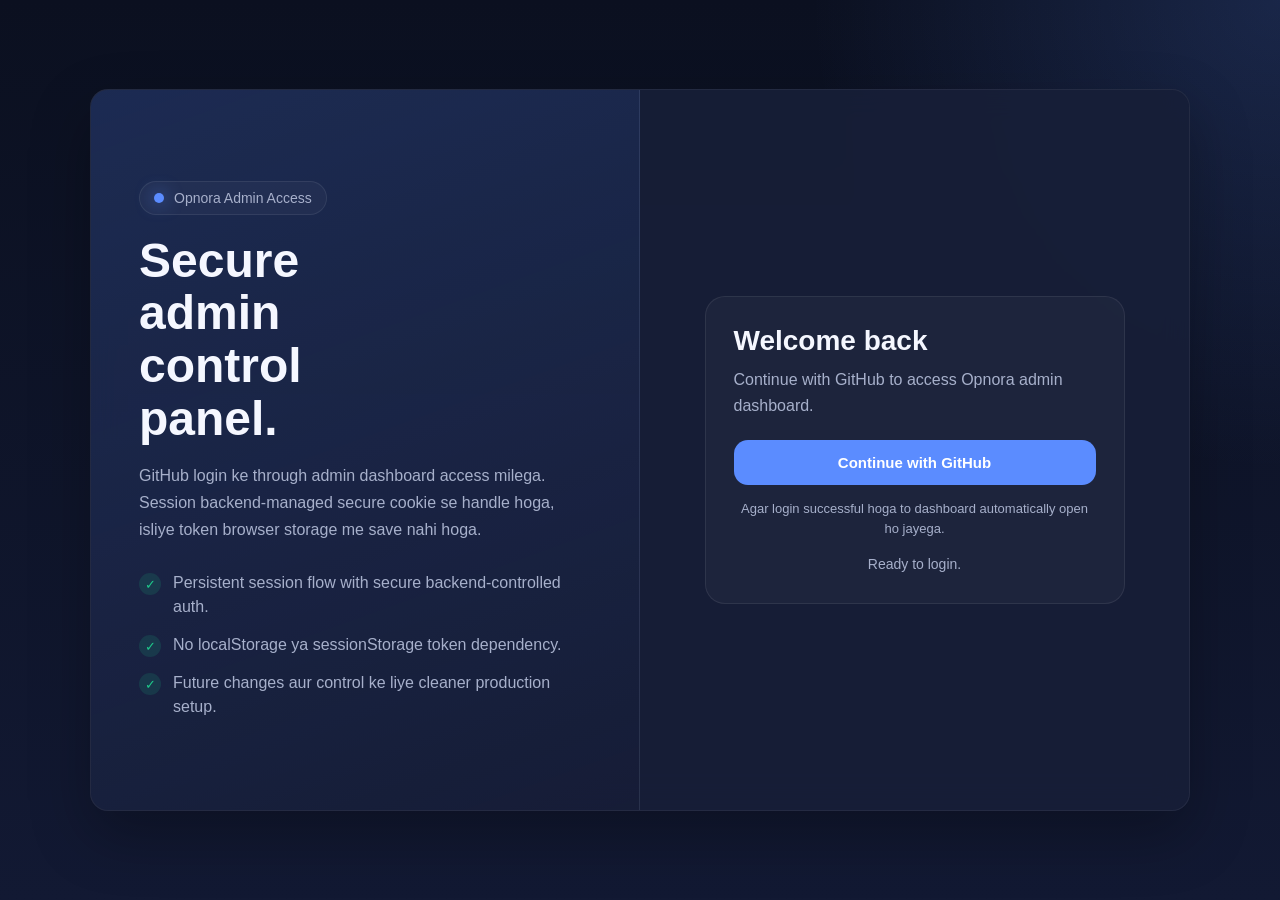
==== commit 95c27105: "Refactor admin panel HTML and CSS styles Updated admin panel HTML structure and styles for improved " ====
--- a/admin/index.html
+++ b/admin/index.html
@@ -4,17 +4,18 @@
   <meta charset="UTF-8" />
   <meta name="viewport" content="width=device-width, initial-scale=1.0" />
   <title>Opnora Admin</title>
+  <link rel="icon" href="data:,">
   <style>
     :root {
       --bg: #0b1020;
       --bg-2: #121933;
-      --card: rgba(18, 25, 51, 0.88);
+      --card: rgba(18, 25, 51, 0.92);
+      --card-2: rgba(255, 255, 255, 0.03);
       --border: rgba(255, 255, 255, 0.08);
       --text: #f5f7ff;
       --muted: #a7b0cb;
       --primary: #5b8cff;
       --primary-hover: #4a7cf4;
-      --danger: #ff6b7d;
       --success: #1fc98a;
       --shadow: 0 24px 60px rgba(0, 0, 0, 0.28);
       --radius: 18px;
@@ -50,7 +51,7 @@
 
     .panel {
       width: 100%;
-      max-width: 1080px;
+      max-width: 1100px;
       background: var(--card);
       border: 1px solid var(--border);
       border-radius: var(--radius);
@@ -61,7 +62,7 @@
 
     #loginSection {
       display: flex;
-      min-height: 700px;
+      min-height: 720px;
     }
 
     .login-left,
@@ -214,9 +215,19 @@
       line-height: 1.5;
     }
 
+    #statusMsg {
+      margin-top: 16px;
+      min-height: 20px;
+      color: var(--muted);
+      font-size: 14px;
+      text-align: center;
+      line-height: 1.5;
+      word-break: break-word;
+    }
+
     #dashboardSection {
       display: none;
-      min-height: 700px;
+      min-height: 720px;
       padding: 28px;
     }
 
@@ -250,7 +261,7 @@
     .hero-card,
     .side-card,
     .stat-card {
-      background: rgba(255,255,255,0.03);
+      background: var(--card-2);
       border: 1px solid var(--border);
       border-radius: 18px;
     }
@@ -385,7 +396,6 @@
 <body>
   <main class="page">
     <div class="panel">
-
       <section id="loginSection">
         <div class="login-left">
           <div class="brand-badge">
@@ -409,15 +419,17 @@
         <div class="login-right">
           <div class="auth-card">
             <h2>Welcome back</h2>
-            <p>
-              Continue with GitHub to access Opnora admin dashboard.
-            </p>
-
-            <button id="githubLogin" class="btn btn-primary">Continue with GitHub</button>
+            <p>Continue with GitHub to access Opnora admin dashboard.</p>
+
+            <button id="githubLogin" class="btn btn-primary" type="button">
+              Continue with GitHub
+            </button>
 
             <div class="mini-note">
               Agar login successful hoga to dashboard automatically open ho jayega.
             </div>
+
+            <div id="statusMsg">Ready to login.</div>
           </div>
         </div>
       </section>
@@ -428,7 +440,7 @@
             <h1>Welcome, Admin</h1>
             <p>Authenticated control area for Opnora management.</p>
           </div>
-          <button id="logoutBtn" class="btn btn-secondary">Logout</button>
+          <button id="logoutBtn" class="btn btn-secondary" type="button">Logout</button>
         </div>
 
         <div class="hero-strip">
@@ -480,7 +492,6 @@
           Dashboard UI currently static summary dikhata hai. Real data endpoints baad me isi structure me add kiye ja sakte hain.
         </div>
       </section>
-
     </div>
   </main>
 
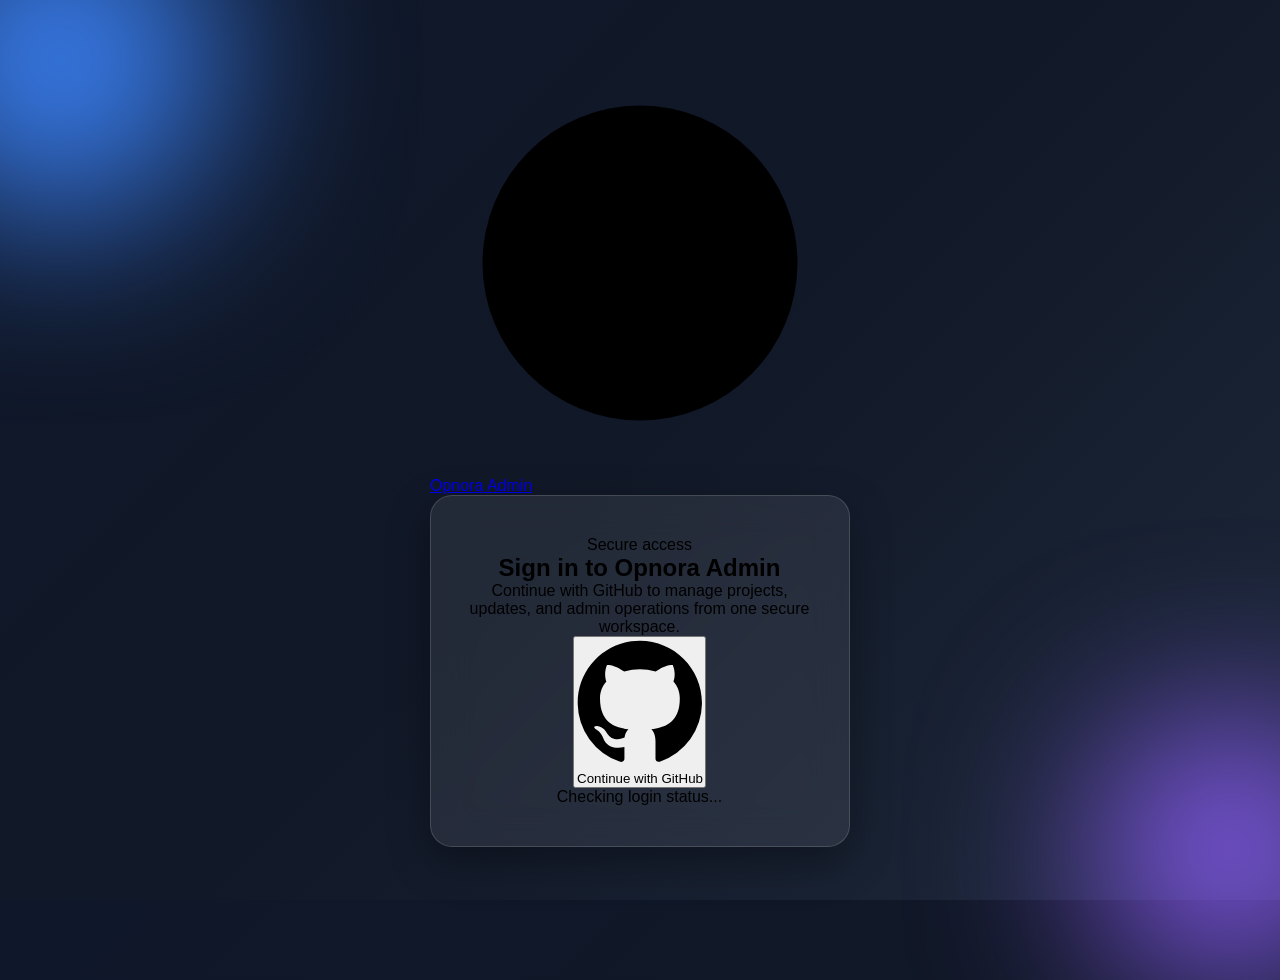
==== commit ad407414: "Revise admin login page for improved security Updated the admin login page to enhance security featu" ====
--- a/admin/index.html
+++ b/admin/index.html
@@ -2,499 +2,54 @@
 <html lang="en">
 <head>
   <meta charset="UTF-8" />
-  <meta name="viewport" content="width=device-width, initial-scale=1.0" />
-  <title>Opnora Admin</title>
-  <link rel="icon" href="data:,">
-  <style>
-    :root {
-      --bg: #0b1020;
-      --bg-2: #121933;
-      --card: rgba(18, 25, 51, 0.92);
-      --card-2: rgba(255, 255, 255, 0.03);
-      --border: rgba(255, 255, 255, 0.08);
-      --text: #f5f7ff;
-      --muted: #a7b0cb;
-      --primary: #5b8cff;
-      --primary-hover: #4a7cf4;
-      --success: #1fc98a;
-      --shadow: 0 24px 60px rgba(0, 0, 0, 0.28);
-      --radius: 18px;
-    }
-
-    * {
-      box-sizing: border-box;
-    }
-
-    html, body {
-      margin: 0;
-      padding: 0;
-      min-height: 100%;
-      font-family: Arial, sans-serif;
-      background:
-        radial-gradient(circle at top right, rgba(91, 140, 255, 0.18), transparent 30%),
-        linear-gradient(180deg, var(--bg) 0%, var(--bg-2) 100%);
-      color: var(--text);
-    }
-
-    body {
-      min-height: 100vh;
-    }
-
-    .page {
-      width: 100%;
-      min-height: 100vh;
-      padding: 24px;
-      display: flex;
-      align-items: center;
-      justify-content: center;
-    }
-
-    .panel {
-      width: 100%;
-      max-width: 1100px;
-      background: var(--card);
-      border: 1px solid var(--border);
-      border-radius: var(--radius);
-      box-shadow: var(--shadow);
-      backdrop-filter: blur(14px);
-      overflow: hidden;
-    }
-
-    #loginSection {
-      display: flex;
-      min-height: 720px;
-    }
-
-    .login-left,
-    .login-right {
-      width: 50%;
-      padding: 48px;
-    }
-
-    .login-left {
-      display: flex;
-      flex-direction: column;
-      justify-content: center;
-      border-right: 1px solid var(--border);
-      background:
-        linear-gradient(160deg, rgba(91, 140, 255, 0.16), rgba(255,255,255,0.02)),
-        transparent;
-    }
-
-    .brand-badge {
-      display: inline-flex;
-      align-items: center;
-      gap: 10px;
-      width: fit-content;
-      padding: 8px 14px;
-      border: 1px solid var(--border);
-      border-radius: 999px;
-      color: var(--muted);
-      font-size: 14px;
-      margin-bottom: 20px;
-      background: rgba(255,255,255,0.03);
-    }
-
-    .brand-dot {
-      width: 10px;
-      height: 10px;
-      border-radius: 50%;
-      background: var(--primary);
-      box-shadow: 0 0 18px rgba(91, 140, 255, 0.8);
-    }
-
-    .login-left h1 {
-      font-size: 48px;
-      line-height: 1.1;
-      margin: 0 0 16px;
-      max-width: 8ch;
-    }
-
-    .login-left p {
-      color: var(--muted);
-      font-size: 16px;
-      line-height: 1.7;
-      max-width: 48ch;
-      margin: 0;
-    }
-
-    .feature-list {
-      list-style: none;
-      padding: 0;
-      margin: 28px 0 0;
-      display: grid;
-      gap: 14px;
-    }
-
-    .feature-list li {
-      display: flex;
-      align-items: flex-start;
-      gap: 12px;
-      color: var(--muted);
-      line-height: 1.5;
-    }
-
-    .feature-list .check {
-      min-width: 22px;
-      height: 22px;
-      border-radius: 50%;
-      display: inline-flex;
-      align-items: center;
-      justify-content: center;
-      background: rgba(31, 201, 138, 0.14);
-      color: var(--success);
-      font-size: 13px;
-      margin-top: 2px;
-    }
-
-    .login-right {
-      display: flex;
-      align-items: center;
-      justify-content: center;
-      background: rgba(255,255,255,0.02);
-    }
-
-    .auth-card {
-      width: 100%;
-      max-width: 420px;
-      background: rgba(255,255,255,0.03);
-      border: 1px solid var(--border);
-      border-radius: 20px;
-      padding: 28px;
-    }
-
-    .auth-card h2 {
-      margin: 0 0 10px;
-      font-size: 28px;
-    }
-
-    .auth-card p {
-      margin: 0 0 22px;
-      color: var(--muted);
-      line-height: 1.6;
-    }
-
-    .btn {
-      width: 100%;
-      border: none;
-      border-radius: 14px;
-      padding: 14px 18px;
-      font-size: 15px;
-      font-weight: 600;
-      cursor: pointer;
-      transition: 0.2s ease;
-    }
-
-    .btn-primary {
-      background: var(--primary);
-      color: white;
-    }
-
-    .btn-primary:hover {
-      background: var(--primary-hover);
-      transform: translateY(-1px);
-    }
-
-    .btn-secondary {
-      background: rgba(255,255,255,0.03);
-      color: var(--text);
-      border: 1px solid var(--border);
-      width: auto;
-      padding-inline: 16px;
-    }
-
-    .btn-secondary:hover {
-      background: rgba(255,255,255,0.06);
-    }
-
-    .mini-note {
-      margin-top: 14px;
-      font-size: 13px;
-      color: var(--muted);
-      text-align: center;
-      line-height: 1.5;
-    }
-
-    #statusMsg {
-      margin-top: 16px;
-      min-height: 20px;
-      color: var(--muted);
-      font-size: 14px;
-      text-align: center;
-      line-height: 1.5;
-      word-break: break-word;
-    }
-
-    #dashboardSection {
-      display: none;
-      min-height: 720px;
-      padding: 28px;
-    }
-
-    .topbar {
-      display: flex;
-      justify-content: space-between;
-      align-items: center;
-      gap: 16px;
-      margin-bottom: 24px;
-      flex-wrap: wrap;
-    }
-
-    .topbar h1 {
-      margin: 0;
-      font-size: 30px;
-    }
-
-    .topbar p {
-      margin: 8px 0 0;
-      color: var(--muted);
-      font-size: 15px;
-    }
-
-    .hero-strip {
-      display: grid;
-      grid-template-columns: 1.4fr 1fr;
-      gap: 18px;
-      margin-bottom: 18px;
-    }
-
-    .hero-card,
-    .side-card,
-    .stat-card {
-      background: var(--card-2);
-      border: 1px solid var(--border);
-      border-radius: 18px;
-    }
-
-    .hero-card {
-      padding: 24px;
-    }
-
-    .hero-card h2 {
-      margin: 0 0 10px;
-      font-size: 28px;
-    }
-
-    .hero-card p {
-      color: var(--muted);
-      line-height: 1.7;
-      margin: 0 0 20px;
-      max-width: 58ch;
-    }
-
-    .tag-row {
-      display: flex;
-      gap: 10px;
-      flex-wrap: wrap;
-    }
-
-    .tag {
-      padding: 8px 12px;
-      border-radius: 999px;
-      border: 1px solid var(--border);
-      background: rgba(255,255,255,0.03);
-      color: var(--muted);
-      font-size: 13px;
-    }
-
-    .side-card {
-      padding: 24px;
-      display: flex;
-      flex-direction: column;
-      justify-content: space-between;
-    }
-
-    .side-card .label {
-      color: var(--muted);
-      font-size: 14px;
-      margin-bottom: 10px;
-    }
-
-    .side-card .value {
-      font-size: 38px;
-      font-weight: 700;
-      margin-bottom: 10px;
-    }
-
-    .side-card .sub {
-      color: var(--muted);
-      font-size: 14px;
-      line-height: 1.6;
-    }
-
-    .stats-grid {
-      display: grid;
-      grid-template-columns: repeat(3, 1fr);
-      gap: 18px;
-    }
-
-    .stat-card {
-      padding: 22px;
-    }
-
-    .stat-card .label {
-      color: var(--muted);
-      font-size: 14px;
-      margin-bottom: 10px;
-    }
-
-    .stat-card .value {
-      font-size: 24px;
-      font-weight: 700;
-      margin-bottom: 8px;
-    }
-
-    .stat-card .sub {
-      color: var(--muted);
-      font-size: 14px;
-      line-height: 1.5;
-    }
-
-    .footer-note {
-      margin-top: 18px;
-      color: var(--muted);
-      font-size: 14px;
-      line-height: 1.7;
-      text-align: center;
-    }
-
-    @media (max-width: 920px) {
-      #loginSection {
-        flex-direction: column;
-      }
-
-      .login-left,
-      .login-right {
-        width: 100%;
-        padding: 30px 22px;
-      }
-
-      .login-left {
-        border-right: none;
-        border-bottom: 1px solid var(--border);
-      }
-
-      .login-left h1 {
-        font-size: 34px;
-      }
-
-      .hero-strip,
-      .stats-grid {
-        grid-template-columns: 1fr;
-      }
-
-      #dashboardSection {
-        padding: 20px;
-      }
-
-      .topbar h1 {
-        font-size: 24px;
-      }
-    }
-  </style>
+  <meta name="viewport" content="width=device-width, initial-scale=1" />
+  <title>Opnora Admin Login</title>
+  <link rel="stylesheet" href="./style.css" />
 </head>
 <body>
-  <main class="page">
-    <div class="panel">
-      <section id="loginSection">
-        <div class="login-left">
-          <div class="brand-badge">
-            <span class="brand-dot"></span>
-            <span>Opnora Admin Access</span>
+  <main class="login-page">
+    <section class="login-shell" aria-labelledby="admin-login-title">
+      <div class="login-brand">
+        <a href="./index.html" class="brand-mark" aria-label="Opnora Admin">
+          <span class="brand-mark__icon" aria-hidden="true">
+            <svg viewBox="0 0 48 48" role="img" aria-hidden="true">
+              <circle cx="24" cy="24" r="18"></circle>
+              <path d="M16 24c0-4.418 3.582-8 8-8s8 3.582 8 8-3.582 8-8 8-8-3.582-8-8Z"></path>
+              <path d="M24 10v6M24 32v6M10 24h6M32 24h6"></path>
+            </svg>
+          </span>
+          <span class="brand-mark__text">
+            <span class="brand-mark__eyebrow">Opnora</span>
+            <span class="brand-mark__title">Admin</span>
+          </span>
+        </a>
+      </div>
+
+      <div class="login-card">
+        <div class="login-card__content">
+          <p class="login-card__eyebrow">Secure access</p>
+          <h1 id="admin-login-title">Sign in to Opnora Admin</h1>
+          <p class="login-card__description">
+            Continue with GitHub to manage projects, updates, and admin operations from one secure workspace.
+          </p>
+
+          <div class="login-card__actions">
+            <button id="loginBtn" type="button" aria-describedby="loginStatus">
+              <span aria-hidden="true">
+                <svg viewBox="0 0 24 24" role="img" aria-hidden="true">
+                  <path fill="currentColor" d="M12 .5C5.65.5.5 5.65.5 12a11.5 11.5 0 0 0 7.86 10.92c.58.11.79-.25.79-.56v-2.17c-3.2.7-3.87-1.54-3.87-1.54-.52-1.32-1.28-1.67-1.28-1.67-1.04-.71.08-.69.08-.69 1.15.08 1.75 1.18 1.75 1.18 1.02 1.76 2.68 1.25 3.34.96.1-.74.4-1.25.72-1.54-2.56-.29-5.26-1.28-5.26-5.71 0-1.26.45-2.3 1.18-3.11-.12-.29-.51-1.47.11-3.06 0 0 .97-.31 3.19 1.19a11.1 11.1 0 0 1 5.81 0c2.21-1.5 3.18-1.19 3.18-1.19.63 1.59.24 2.77.12 3.06.74.81 1.18 1.85 1.18 3.11 0 4.44-2.7 5.41-5.28 5.7.41.36.78 1.09.78 2.2v3.26c0 .31.21.68.8.56A11.5 11.5 0 0 0 23.5 12C23.5 5.65 18.35.5 12 .5Z"></path>
+                </svg>
+              </span>
+              <span>Continue with GitHub</span>
+            </button>
           </div>
 
-          <h1>Secure admin control panel.</h1>
-          <p>
-            GitHub login ke through admin dashboard access milega. Session backend-managed
-            secure cookie se handle hoga, isliye token browser storage me save nahi hoga.
-          </p>
-
-          <ul class="feature-list">
-            <li><span class="check">✓</span><span>Persistent session flow with secure backend-controlled auth.</span></li>
-            <li><span class="check">✓</span><span>No localStorage ya sessionStorage token dependency.</span></li>
-            <li><span class="check">✓</span><span>Future changes aur control ke liye cleaner production setup.</span></li>
-          </ul>
+          <p id="loginStatus" aria-live="polite">Checking login status...</p>
         </div>
-
-        <div class="login-right">
-          <div class="auth-card">
-            <h2>Welcome back</h2>
-            <p>Continue with GitHub to access Opnora admin dashboard.</p>
-
-            <button id="githubLogin" class="btn btn-primary" type="button">
-              Continue with GitHub
-            </button>
-
-            <div class="mini-note">
-              Agar login successful hoga to dashboard automatically open ho jayega.
-            </div>
-
-            <div id="statusMsg">Ready to login.</div>
-          </div>
-        </div>
-      </section>
-
-      <section id="dashboardSection">
-        <div class="topbar">
-          <div>
-            <h1>Welcome, Admin</h1>
-            <p>Authenticated control area for Opnora management.</p>
-          </div>
-          <button id="logoutBtn" class="btn btn-secondary" type="button">Logout</button>
-        </div>
-
-        <div class="hero-strip">
-          <div class="hero-card">
-            <h2>Admin overview</h2>
-            <p>
-              Ye dashboard ab cookie-based authentication flow par chalega, jisse login state
-              zyada stable rahegi aur frontend token handling ka issue khatam hoga.
-            </p>
-            <div class="tag-row">
-              <div class="tag">Cookie Session</div>
-              <div class="tag">GitHub OAuth</div>
-              <div class="tag">Cloudflare Worker</div>
-            </div>
-          </div>
-
-          <div class="side-card">
-            <div>
-              <div class="label">Projects</div>
-              <div id="projectCount" class="value">12</div>
-            </div>
-            <div class="sub">
-              Placeholder value abhi static hai; baad me real API se bind kar sakte ho.
-            </div>
-          </div>
-        </div>
-
-        <div class="stats-grid">
-          <div class="stat-card">
-            <div class="label">Auth Mode</div>
-            <div class="value">HttpOnly Cookie</div>
-            <div class="sub">Frontend ko token read karne ki zaroorat nahi.</div>
-          </div>
-
-          <div class="stat-card">
-            <div class="label">Storage Mode</div>
-            <div class="value">Server Controlled</div>
-            <div class="sub">Browser storage dependency remove ho gayi.</div>
-          </div>
-
-          <div class="stat-card">
-            <div class="label">Stability</div>
-            <div class="value">Production Ready</div>
-            <div class="sub">Login, refresh, logout flow cleaner aur future-safe.</div>
-          </div>
-        </div>
-
-        <div class="footer-note">
-          Dashboard UI currently static summary dikhata hai. Real data endpoints baad me isi structure me add kiye ja sakte hain.
-        </div>
-      </section>
-    </div>
+      </div>
+    </section>
   </main>
 
-  <script src="./script.js"></script>
+  <script src="./index.js"></script>
 </body>
 </html>
--- a/admin/style.css
+++ b/admin/style.css
@@ -0,0 +1,242 @@
+*{
+margin:0;
+padding:0;
+box-sizing:border-box;
+font-family:'Poppins',sans-serif;
+}
+
+body{
+background:linear-gradient(135deg,#0f172a,#111827,#1e293b);
+min-height:100vh;
+display:flex;
+justify-content:center;
+align-items:center;
+overflow:hidden;
+}
+
+.login-container{
+width:100%;
+display:flex;
+justify-content:center;
+align-items:center;
+padding:20px;
+}
+
+.login-card{
+width:420px;
+background:rgba(255,255,255,.08);
+backdrop-filter:blur(20px);
+border:1px solid rgba(255,255,255,.15);
+border-radius:22px;
+padding:40px 30px;
+text-align:center;
+box-shadow:0 15px 40px rgba(0,0,0,.35);
+animation:fadeUp .7s ease;
+}
+
+.logo i{
+font-size:60px;
+color:#fff;
+margin-bottom:15px;
+}
+
+.logo h2{
+color:#fff;
+font-size:30px;
+margin-bottom:8px;
+}
+
+.logo p{
+color:#cbd5e1;
+margin-bottom:35px;
+}
+
+#githubLogin{
+width:100%;
+padding:16px;
+border:none;
+border-radius:12px;
+font-size:18px;
+font-weight:600;
+cursor:pointer;
+background:#ffffff;
+color:#111827;
+transition:.3s;
+}
+
+#githubLogin i{
+margin-right:10px;
+font-size:20px;
+}
+
+#githubLogin:hover{
+transform:translateY(-3px);
+box-shadow:0 10px 25px rgba(255,255,255,.25);
+}
+
+.note{
+margin-top:25px;
+font-size:14px;
+color:#94a3b8;
+}
+
+@keyframes fadeUp{
+from{
+opacity:0;
+transform:translateY(40px);
+}
+to{
+opacity:1;
+transform:translateY(0);
+}
+}
+/* Floating Background */
+
+body::before,
+body::after{
+content:"";
+position:absolute;
+border-radius:50%;
+filter:blur(90px);
+z-index:-1;
+animation:float 10s infinite alternate ease-in-out;
+}
+
+body::before{
+width:320px;
+height:320px;
+background:#3b82f6;
+top:-100px;
+left:-100px;
+}
+
+body::after{
+width:260px;
+height:260px;
+background:#8b5cf6;
+bottom:-80px;
+right:-80px;
+animation-delay:2s;
+}
+
+@keyframes float{
+
+0%{
+transform:translate(0,0) scale(1);
+}
+
+100%{
+transform:translate(40px,30px) scale(1.15);
+}
+
+}
+
+.login-card:hover{
+transform:translateY(-6px);
+transition:.35s;
+box-shadow:0 20px 50px rgba(0,0,0,.45);
+}
+
+/* Dashboard */
+
+.dashboard{
+display:flex;
+min-height:100vh;
+}
+
+.sidebar{
+width:260px;
+background:rgba(255,255,255,.08);
+backdrop-filter:blur(20px);
+padding:30px 20px;
+border-right:1px solid rgba(255,255,255,.1);
+}
+
+.sidebar .logo{
+text-align:center;
+margin-bottom:40px;
+}
+
+.sidebar .logo i{
+font-size:45px;
+color:#fff;
+margin-bottom:10px;
+}
+
+.sidebar .logo h2{
+color:#fff;
+}
+
+.sidebar .logo p{
+color:#b8c0cc;
+font-size:14px;
+}
+
+.sidebar ul{
+list-style:none;
+}
+
+.sidebar ul li{
+color:#fff;
+padding:15px;
+margin-bottom:12px;
+border-radius:12px;
+cursor:pointer;
+transition:.3s;
+}
+
+.sidebar ul li:hover,
+.sidebar ul li.active{
+background:#2563eb;
+}
+
+.main-content{
+flex:1;
+padding:35px;
+}
+
+.topbar h1{
+color:#fff;
+margin-bottom:10px;
+}
+
+.topbar p{
+color:#cbd5e1;
+margin-bottom:35px;
+}
+
+.cards{
+display:grid;
+grid-template-columns:repeat(auto-fit,minmax(220px,1fr));
+gap:20px;
+}
+
+.card{
+background:rgba(255,255,255,.08);
+border:1px solid rgba(255,255,255,.12);
+backdrop-filter:blur(20px);
+border-radius:20px;
+padding:30px;
+text-align:center;
+transition:.3s;
+}
+
+.card:hover{
+transform:translateY(-6px);
+}
+
+.card i{
+font-size:35px;
+color:#3b82f6;
+margin-bottom:15px;
+}
+
+.card h2{
+color:#fff;
+font-size:32px;
+margin-bottom:10px;
+}
+
+.card p{
+color:#cbd5e1;
+}
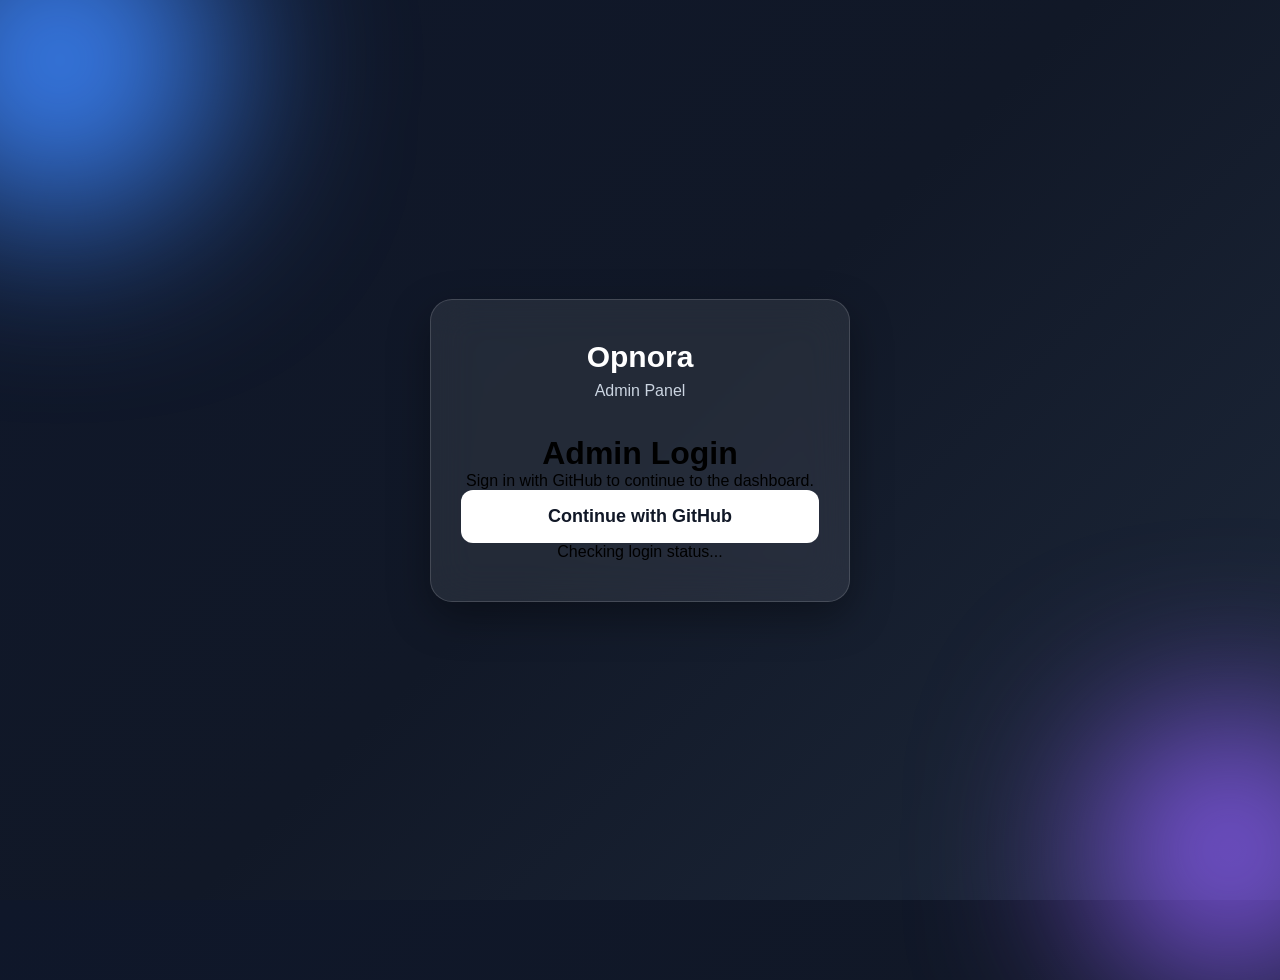
==== commit e1137787: "Update index.html" ====
--- a/admin/index.html
+++ b/admin/index.html
@@ -2,53 +2,23 @@
 <html lang="en">
 <head>
   <meta charset="UTF-8" />
-  <meta name="viewport" content="width=device-width, initial-scale=1" />
+  <meta name="viewport" content="width=device-width, initial-scale=1.0" />
   <title>Opnora Admin Login</title>
   <link rel="stylesheet" href="./style.css" />
 </head>
 <body>
-  <main class="login-page">
-    <section class="login-shell" aria-labelledby="admin-login-title">
-      <div class="login-brand">
-        <a href="./index.html" class="brand-mark" aria-label="Opnora Admin">
-          <span class="brand-mark__icon" aria-hidden="true">
-            <svg viewBox="0 0 48 48" role="img" aria-hidden="true">
-              <circle cx="24" cy="24" r="18"></circle>
-              <path d="M16 24c0-4.418 3.582-8 8-8s8 3.582 8 8-3.582 8-8 8-8-3.582-8-8Z"></path>
-              <path d="M24 10v6M24 32v6M10 24h6M32 24h6"></path>
-            </svg>
-          </span>
-          <span class="brand-mark__text">
-            <span class="brand-mark__eyebrow">Opnora</span>
-            <span class="brand-mark__title">Admin</span>
-          </span>
-        </a>
+  <div class="login-container">
+    <div class="login-card">
+      <div class="logo">
+        <h2>Opnora</h2>
+        <p>Admin Panel</p>
       </div>
-
-      <div class="login-card">
-        <div class="login-card__content">
-          <p class="login-card__eyebrow">Secure access</p>
-          <h1 id="admin-login-title">Sign in to Opnora Admin</h1>
-          <p class="login-card__description">
-            Continue with GitHub to manage projects, updates, and admin operations from one secure workspace.
-          </p>
-
-          <div class="login-card__actions">
-            <button id="loginBtn" type="button" aria-describedby="loginStatus">
-              <span aria-hidden="true">
-                <svg viewBox="0 0 24 24" role="img" aria-hidden="true">
-                  <path fill="currentColor" d="M12 .5C5.65.5.5 5.65.5 12a11.5 11.5 0 0 0 7.86 10.92c.58.11.79-.25.79-.56v-2.17c-3.2.7-3.87-1.54-3.87-1.54-.52-1.32-1.28-1.67-1.28-1.67-1.04-.71.08-.69.08-.69 1.15.08 1.75 1.18 1.75 1.18 1.02 1.76 2.68 1.25 3.34.96.1-.74.4-1.25.72-1.54-2.56-.29-5.26-1.28-5.26-5.71 0-1.26.45-2.3 1.18-3.11-.12-.29-.51-1.47.11-3.06 0 0 .97-.31 3.19 1.19a11.1 11.1 0 0 1 5.81 0c2.21-1.5 3.18-1.19 3.18-1.19.63 1.59.24 2.77.12 3.06.74.81 1.18 1.85 1.18 3.11 0 4.44-2.7 5.41-5.28 5.7.41.36.78 1.09.78 2.2v3.26c0 .31.21.68.8.56A11.5 11.5 0 0 0 23.5 12C23.5 5.65 18.35.5 12 .5Z"></path>
-                </svg>
-              </span>
-              <span>Continue with GitHub</span>
-            </button>
-          </div>
-
-          <p id="loginStatus" aria-live="polite">Checking login status...</p>
-        </div>
-      </div>
-    </section>
-  </main>
+      <h1>Admin Login</h1>
+      <p>Sign in with GitHub to continue to the dashboard.</p>
+      <button id="githubLogin" type="button">Continue with GitHub</button>
+      <p id="loginStatus" aria-live="polite"></p>
+    </div>
+  </div>
 
   <script src="./index.js"></script>
 </body>
